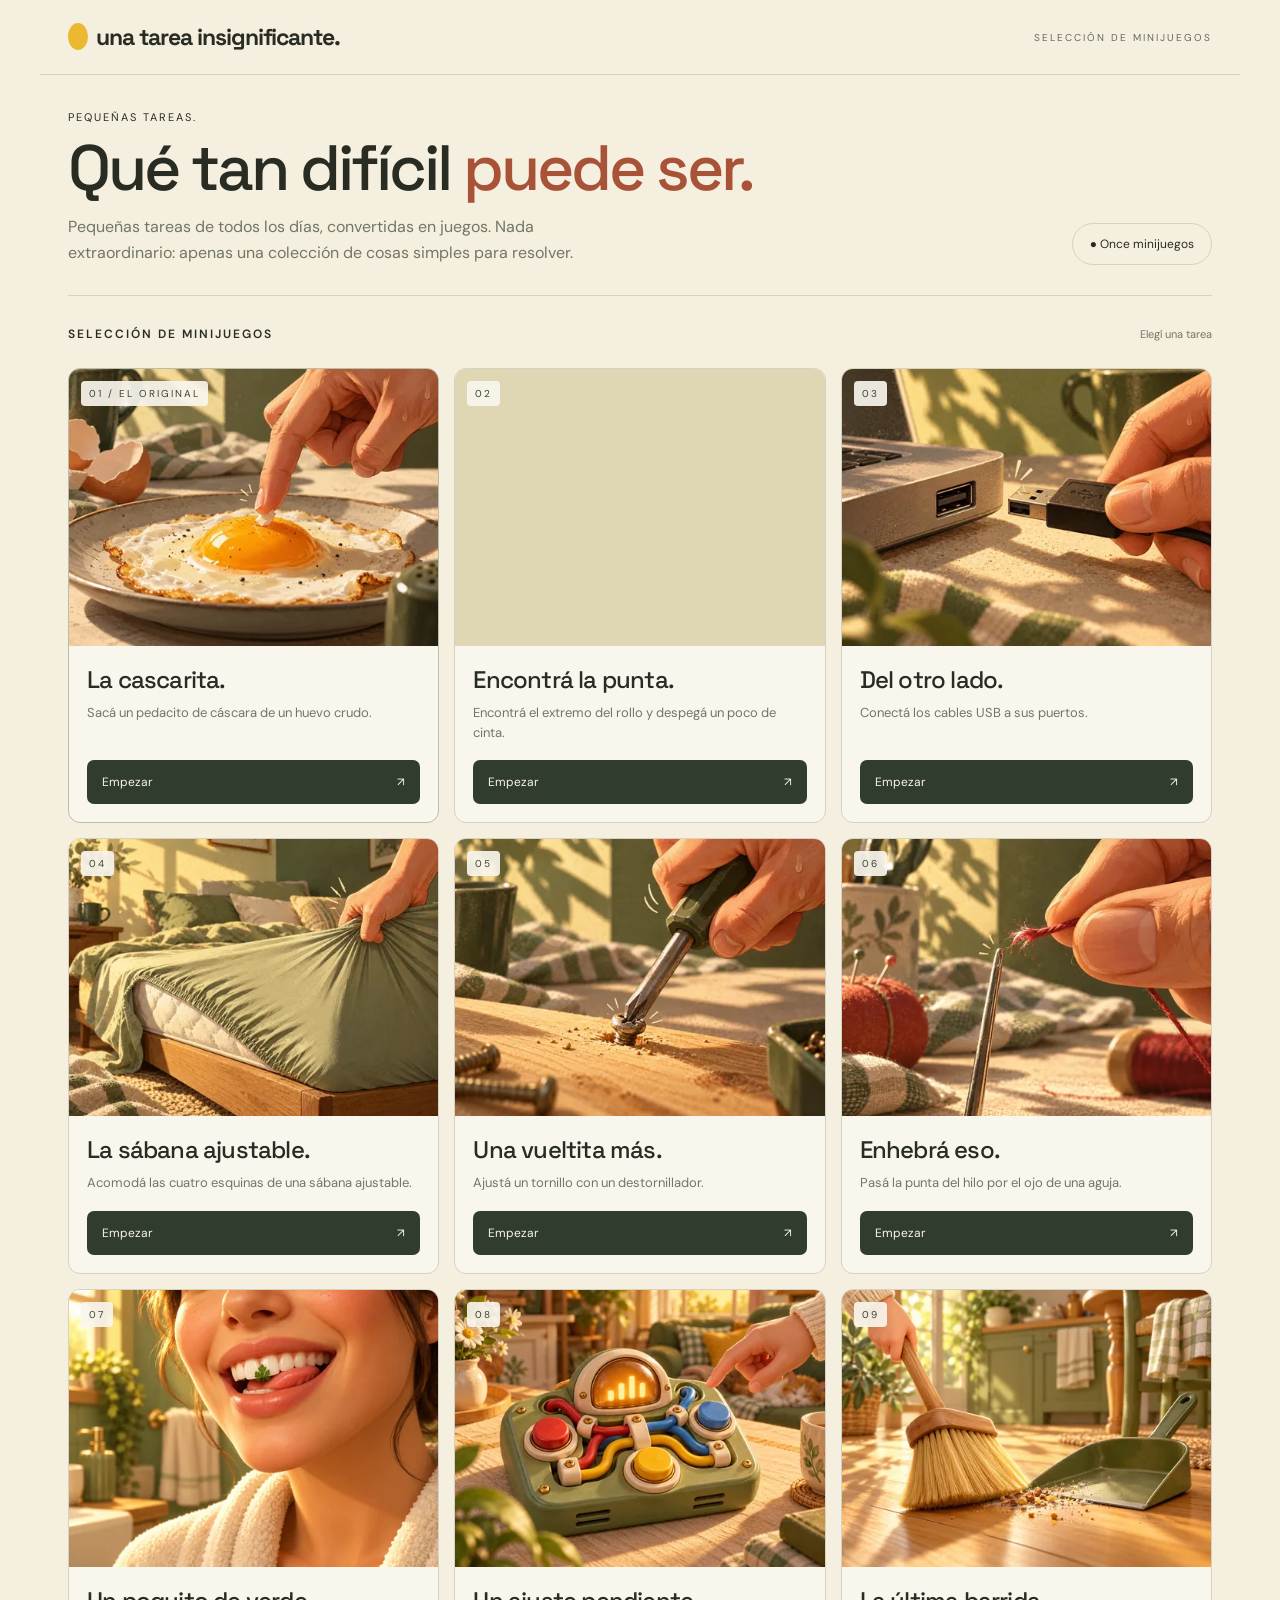
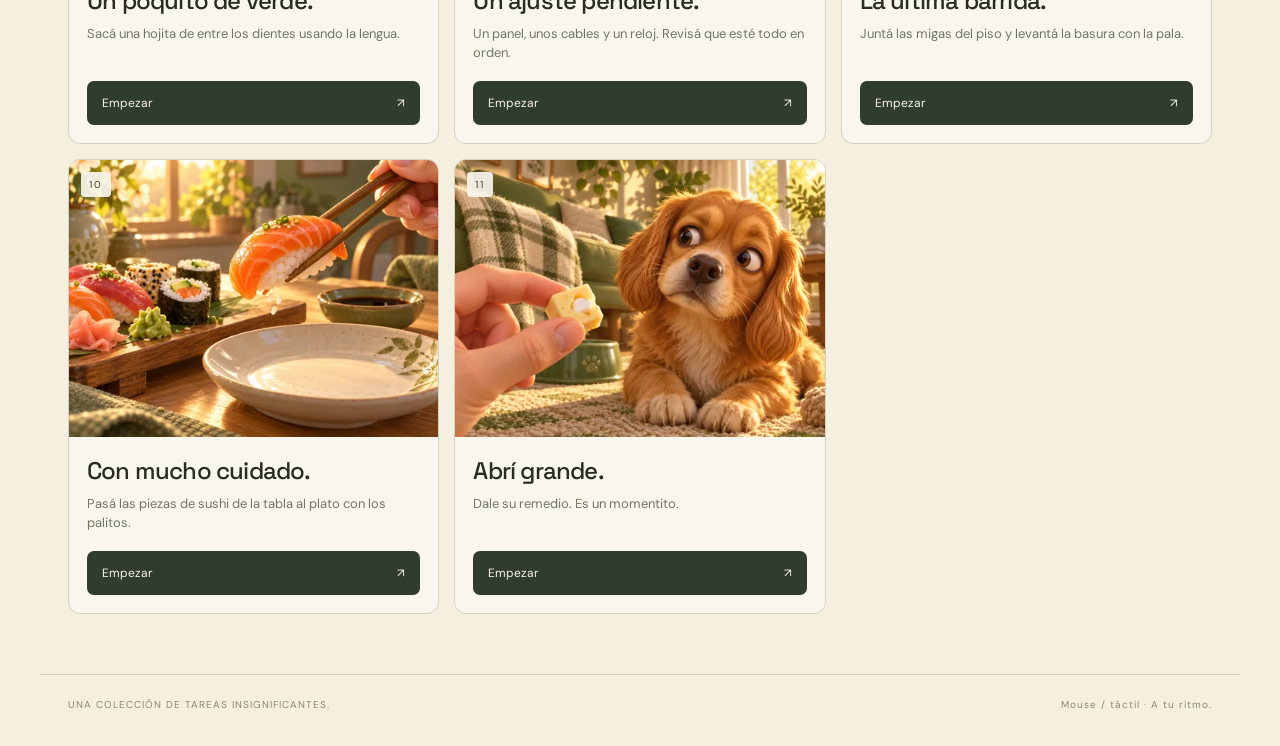
==== index.html @ 5e1ac7b8 "Add Abrí grande dog minigame and illustrated cover" ====
<!doctype html>
<html lang="es"><head><meta charset="utf-8"><meta name="viewport" content="width=device-width,initial-scale=1"><meta name="theme-color" content="#f5efdf"><title>Una tarea insignificante — Selección de minijuegos</title>
<link rel="preconnect" href="https://fonts.googleapis.com"><link rel="preconnect" href="https://fonts.gstatic.com" crossorigin>
<link href="https://fonts.googleapis.com/css2?family=DM+Sans:wght@400;500;600;700&family=Space+Grotesk:wght@400;500;600;700&display=swap" rel="stylesheet">
<style>
:root{--bg:#f5efdf;--ink:#292c23;--muted:#737665;--line:#d5d2c2;--green:#303d2e;--accent:#a85337;--field:#e6e7d5;font-family:'DM Sans',sans-serif;color:var(--ink);background:var(--bg)}*{box-sizing:border-box}body{margin:0}button,a{font:inherit}button{cursor:pointer}a{color:inherit}header,.wrap,footer{max-width:1200px;margin:auto}header{display:flex;justify-content:space-between;align-items:center;padding:22px 28px;border-bottom:1px solid var(--line)}.logo{font-family:'Space Grotesk';font-weight:700;font-size:23px;letter-spacing:-1px;text-decoration:none}.logo i{display:inline-block;width:20px;height:27px;background:#edb831;border-radius:50%;vertical-align:-5px;margin-right:8px}.tag{letter-spacing:2px;font-size:10px;text-transform:uppercase;color:#656a5a}.wrap{padding:35px 28px 60px}.hero{display:flex;gap:25px;align-items:end;justify-content:space-between}.eyebrow{font-size:11px;letter-spacing:2px}.hero h1{font:500 clamp(37px,5vw,65px)/1 'Space Grotesk',sans-serif;letter-spacing:-3px;margin:12px 0}.hero h1 em{font-style:normal;color:var(--accent)}.hero p{max-width:510px;color:var(--muted);line-height:1.6;margin:14px 0 0}.counter{border:1px solid var(--line);border-radius:30px;padding:12px 17px;font-size:12px;white-space:nowrap}.line{height:1px;background:var(--line);margin:30px 0 20px}.section-top{display:flex;align-items:center;justify-content:space-between;gap:15px;margin-bottom:16px}.section-top h2{font-size:12px;letter-spacing:2px;font-weight:600}.section-top span{font-size:11px;color:var(--muted)}.games{display:grid;grid-template-columns:repeat(3,minmax(0,1fr));gap:15px}.game-card{background:#f9f6ed;border:1px solid var(--line);border-radius:12px;overflow:hidden;display:flex;flex-direction:column;min-width:0}.art{height:180px;display:grid;place-items:center;position:relative;background:#e5e6d5;overflow:hidden}.art svg{height:100%;width:100%}.art .number{position:absolute;top:15px;left:17px;letter-spacing:2px;color:#66715c;font-size:10px}.game-info{padding:18px;display:flex;flex-direction:column;flex:1;gap:8px}.game-info h3{font:500 24px 'Space Grotesk';letter-spacing:-.8px;margin:0}.game-info p{font-size:13px;line-height:1.5;color:var(--muted);margin:0;flex:1}.play{background:var(--green);color:#f9f4e9;border:none;border-radius:7px;padding:12px 15px;text-align:left;font-size:12px;margin-top:10px;text-decoration:none;display:flex;align-items:center;justify-content:space-between}.play:hover,.primary:hover{background:#485840}.game-card:first-child .art{background:#f0e8d2}.game-card:first-child{border-color:#b9bea8}.play:focus-visible,button:focus-visible{outline:3px solid #c08845;outline-offset:2px}
#arcade{display:none;margin-top:30px}#arcade.visible{display:block}.back{border:0;background:transparent;text-decoration:underline;color:#6c715e;padding:0 0 18px;font-size:12px}.play-layout{display:grid;grid-template-columns:minmax(0,1fr) 240px;gap:25px}.canvas-box{position:relative;background:var(--field);border:1px solid #d5d8c3;border-radius:15px;overflow:hidden;touch-action:none}.canvas-box canvas{display:block;width:100%;aspect-ratio:1.35;touch-action:none}.canvas-tag{position:absolute;top:14px;left:18px;font-size:10px;letter-spacing:1.5px;color:#66715c;pointer-events:none}.stats{display:flex;gap:30px;border-bottom:1px solid var(--line);padding-bottom:20px}.stats label{font-size:10px;letter-spacing:1px;color:var(--muted);display:block}.stats strong{font:500 31px 'Space Grotesk';display:block}.control-label{font-size:11px;font-weight:700;letter-spacing:1px;margin:20px 0 9px}.hint{line-height:1.6;font-size:13px;color:var(--muted)}.actions{display:flex;flex-wrap:wrap;gap:8px}.actions button{background:#f9f6ed;border:1px solid #bfc6b6;border-radius:6px;padding:10px 11px;color:#303d2e;font-size:12px}.actions button:disabled{opacity:.45;cursor:default}.actions button.selected{background:#303d2e;color:#fff}.quote{font:19px/1.4 'Space Grotesk';letter-spacing:-.6px;min-height:60px;margin:23px 0 8px}.meter-label{display:flex;justify-content:space-between;font-size:10px;color:var(--muted);margin-top:20px}.meter{height:5px;border-radius:6px;background:#dcdccc;overflow:hidden;margin-top:9px}.meter div{height:100%;background:#a85337;width:0;transition:width .12s}.overlay{position:absolute;inset:0;display:none;align-items:center;justify-content:center;background:#e6e7d5d9;backdrop-filter:blur(3px);text-align:center;padding:25px}.overlay.on{display:flex}.overlay h2{font:500 32px 'Space Grotesk';margin:0}.overlay p{color:var(--muted);font-size:14px;line-height:1.6;max-width:320px}.primary{border:0;background:var(--green);color:#fff;border-radius:6px;padding:13px 20px}.reset{background:transparent;border:0;color:var(--muted);padding:15px 0;text-decoration:underline;text-align:left;font-size:12px}footer{border-top:1px solid var(--line);padding:23px 28px 35px;display:flex;justify-content:space-between;color:#878978;font-size:10px;letter-spacing:1px}
@media(max-width:800px){.games{grid-template-columns:repeat(2,minmax(0,1fr))}.play-layout{grid-template-columns:1fr}.hero{align-items:start}.counter{font-size:10px}.art{height:150px}.play-layout aside{padding:0 5px}}@media(max-width:520px){header{padding:18px}.wrap{padding:28px 17px}.games{grid-template-columns:1fr}.art{height:140px}.hero{display:block}.counter{display:inline-block;margin-top:16px}.hero h1{letter-spacing:-2px}.canvas-box canvas{aspect-ratio:1.15}.stats strong{font-size:25px}.quote{min-height:0}footer{padding:20px}}

/* Ilustraciones de la colección */
.art{height:auto;aspect-ratio:4/3;background:#dfd6b4}.art picture,.art img{display:block;width:100%;height:100%}.art img{object-fit:cover;transition:transform .35s ease}.game-card:hover .art img{transform:scale(1.025)}.art .number{z-index:1;background:#f9f6edeb;color:#39452f;border-radius:4px;padding:6px 8px;top:12px;left:12px}.task-preview{margin:0 0 22px;border:1px solid #d5d2c2;border-radius:12px;overflow:hidden;background:#e5e6d5;display:grid;grid-template-columns:minmax(0,1fr) minmax(200px,1fr)}.task-preview img{display:block;width:100%;height:auto;aspect-ratio:4/3;object-fit:cover;object-position:center}.task-preview figcaption{display:flex;flex-direction:column;justify-content:center;gap:12px;padding:28px;color:#737665;font-size:13px;line-height:1.6}.task-preview figcaption span{font-size:10px;letter-spacing:2px}.task-preview figcaption strong{font-family:'Space Grotesk',sans-serif;font-size:26px;line-height:1.15;font-weight:500;letter-spacing:-.7px;color:#292c23}@media(max-width:600px){.task-preview{grid-template-columns:1fr}.task-preview img{height:auto;aspect-ratio:4/3}.task-preview figcaption{padding:18px;gap:6px}.task-preview figcaption strong{font-size:22px}}@media(prefers-reduced-motion:reduce){.art img{transition:none}.game-card:hover .art img{transform:none}}

/* Touch surfaces must never open text selection or the iOS callout. Page scrolling remains available outside them. */
body.is-playing .wrap,.board,.layout,.play-layout,.canvas-box,.play-tools{user-select:none;-webkit-user-select:none;-webkit-touch-callout:none}
canvas{touch-action:none;-webkit-user-select:none;user-select:none;-webkit-touch-callout:none;-webkit-tap-highlight-color:transparent}
button,.play{touch-action:manipulation;-webkit-tap-highlight-color:transparent;min-height:44px}
.play-tools{display:flex;align-items:center;justify-content:space-between;gap:14px;margin:0 0 12px;flex-wrap:wrap}.input-help{font-size:13px;line-height:1.5;color:#65745d;margin:0}.play-tools .actions button{min-height:44px;font-size:14px;padding:11px 16px}.canvas-box canvas{aspect-ratio:15/11}.hint,.board-label,.canvas-tag{user-select:none;-webkit-user-select:none}
@media(max-width:760px){body.is-playing header .tag{display:none}body.is-playing .task-preview{display:none}body.is-playing .wrap{padding-top:20px}#arcade{margin-top:0}.section-top{align-items:flex-start}.canvas-tag{font-size:9px;top:10px;left:12px}.play-tools{gap:9px}.play-tools .actions{width:100%}.play-tools .actions button{flex:1}.input-help{font-size:13px}.play-layout{gap:16px}.canvas-box canvas{aspect-ratio:15/11}.tool-buttons .tool{min-height:46px;font-size:13px}.board-label{font-size:9px;top:10px}.hint{font-size:11px;bottom:12px}.intro{flex-wrap:wrap}header .brand{font-size:21px}}
</style></head><body>
<header><a class="logo" href="./"><i></i>una tarea insignificante.</a><span class="tag">Selección de minijuegos</span></header>
<main class="wrap"><section class="hero" id="hero"><div><div class="eyebrow">PEQUEÑAS TAREAS.</div><h1>Qué tan difícil <em>puede ser.</em></h1><p>Pequeñas tareas de todos los días, convertidas en juegos. Nada extraordinario: apenas una colección de cosas simples para resolver.</p></div><span class="counter">● Once minijuegos</span></section>
<section id="catalog"><div class="line"></div><div class="section-top"><h2>SELECCIÓN DE MINIJUEGOS</h2><span>Elegí una tarea</span></div><div class="games">
<article class="game-card"><div class="art"><span class="number">01 / EL ORIGINAL</span><picture><img src="assets/egg-480.webp" srcset="assets/egg-480.webp 480w, assets/egg-960.webp 960w" sizes="(max-width:520px) calc(100vw - 34px), (max-width:800px) 46vw, 370px" width="960" height="720" loading="lazy" decoding="async" alt="Una mano buscando un pedacito de cáscara sobre un huevo."></picture></div><div class="game-info"><h3>La cascarita.</h3><p>Sacá un pedacito de cáscara de un huevo crudo.</p><a class="play" href="cascarita.html">Empezar <span>↗</span></a></div></article>
<article class="game-card"><div class="art"><span class="number">02</span><picture><img src="assets/tape-480.webp" srcset="assets/tape-480.webp 480w, assets/tape-960.webp 960w" sizes="(max-width:520px) calc(100vw - 34px), (max-width:800px) 46vw, 370px" width="960" height="720" loading="lazy" decoding="async" alt="Una mano buscando la punta de un rollo de cinta transparente."></picture></div><div class="game-info"><h3>Encontrá la punta.</h3><p>Encontrá el extremo del rollo y despegá un poco de cinta.</p><button class="play" data-open="tape">Empezar <span>↗</span></button></div></article>
<article class="game-card"><div class="art"><span class="number">03</span><picture><img src="assets/usb-480.webp" srcset="assets/usb-480.webp 480w, assets/usb-960.webp 960w" sizes="(max-width:520px) calc(100vw - 34px), (max-width:800px) 46vw, 370px" width="960" height="720" loading="lazy" decoding="async" alt="Una mano acercando un conector USB al puerto de una computadora."></picture></div><div class="game-info"><h3>Del otro lado.</h3><p>Conectá los cables USB a sus puertos.</p><button class="play" data-open="usb">Empezar <span>↗</span></button></div></article>
<article class="game-card"><div class="art"><span class="number">04</span><picture><img src="assets/sheet-480.webp" srcset="assets/sheet-480.webp 480w, assets/sheet-960.webp 960w" sizes="(max-width:520px) calc(100vw - 34px), (max-width:800px) 46vw, 370px" width="960" height="720" loading="lazy" decoding="async" alt="Una mano acomodando una sábana verde en la esquina del colchón."></picture></div><div class="game-info"><h3>La sábana ajustable.</h3><p>Acomodá las cuatro esquinas de una sábana ajustable.</p><button class="play" data-open="sheet">Empezar <span>↗</span></button></div></article>
<article class="game-card"><div class="art"><span class="number">05</span><picture><img src="assets/screw-480.webp" srcset="assets/screw-480.webp 480w, assets/screw-960.webp 960w" sizes="(max-width:520px) calc(100vw - 34px), (max-width:800px) 46vw, 370px" width="960" height="720" loading="lazy" decoding="async" alt="Una mano ajustando un tornillo con un destornillador."></picture></div><div class="game-info"><h3>Una vueltita más.</h3><p>Ajustá un tornillo con un destornillador.</p><button class="play" data-open="screw">Empezar <span>↗</span></button></div></article>
<article class="game-card"><div class="art"><span class="number">06</span><picture><img src="assets/needle-480.webp" srcset="assets/needle-480.webp 480w, assets/needle-960.webp 960w" sizes="(max-width:520px) calc(100vw - 34px), (max-width:800px) 46vw, 370px" width="960" height="720" loading="lazy" decoding="async" alt="Una mano acercando un hilo rojo al ojo de una aguja."></picture></div><div class="game-info"><h3>Enhebrá eso.</h3><p>Pasá la punta del hilo por el ojo de una aguja.</p><button class="play" data-open="needle">Empezar <span>↗</span></button></div></article>
<article class="game-card"><div class="art"><span class="number">07</span><img src="assets/leaf-480.webp" srcset="assets/leaf-480.webp 480w, assets/leaf-960.webp 960w" sizes="(max-width:520px) calc(100vw - 34px), (max-width:800px) 46vw, 370px" decoding="async" width="960" height="720" alt="Una boca sonriente, una lengua y una hojita verde entre los dientes." loading="lazy"></div><div class="game-info"><h3>Un poquito de verde.</h3><p>Sacá una hojita de entre los dientes usando la lengua.</p><button class="play" data-open="leaf">Empezar <span>↗</span></button></div></article>
<article class="game-card"><div class="art"><span class="number">08</span><img src="assets/bomb-480.webp" srcset="assets/bomb-480.webp 480w, assets/bomb-960.webp 960w" sizes="(max-width:520px) calc(100vw - 34px), (max-width:800px) 46vw, 370px" decoding="async" width="960" height="720" alt="Un panel de juego con cables de colores, un reloj y botones redondeados." loading="lazy"></div><div class="game-info"><h3>Un ajuste pendiente.</h3><p>Un panel, unos cables y un reloj. Revisá que esté todo en orden.</p><button class="play" data-open="bomb">Empezar <span>↗</span></button></div></article>
<article class="game-card"><div class="art"><span class="number">09</span><img src="assets/sweep-480.webp" srcset="assets/sweep-480.webp 480w, assets/sweep-960.webp 960w" sizes="(max-width:520px) calc(100vw - 34px), (max-width:800px) 46vw, 370px" decoding="async" width="960" height="720" alt="Una escoba, una pala verde y unas migas en el piso." loading="lazy"></div><div class="game-info"><h3>La última barrida.</h3><p>Juntá las migas del piso y levantá la basura con la pala.</p><button class="play" data-open="sweep">Empezar <span>↗</span></button></div></article>
<article class="game-card"><div class="art"><span class="number">10</span><img src="assets/sushi-480.webp" srcset="assets/sushi-480.webp 480w, assets/sushi-960.webp 960w" sizes="(max-width:520px) calc(100vw - 34px), (max-width:800px) 46vw, 370px" decoding="async" width="960" height="720" alt="Piezas de sushi, dos palitos y un plato claro." loading="lazy"></div><div class="game-info"><h3>Con mucho cuidado.</h3><p>Pasá las piezas de sushi de la tabla al plato con los palitos.</p><button class="play" data-open="sushi">Empezar <span>↗</span></button></div></article>
<article class="game-card"><div class="art"><span class="number">11</span><img src="assets/dog-480.webp" srcset="assets/dog-480.webp 480w, assets/dog-960.webp 960w" sizes="(max-width:520px) calc(100vw - 34px), (max-width:800px) 46vw, 370px" width="960" height="720" alt="Un perro mirando un bocadito de queso en una mano." loading="lazy" decoding="async"></div><div class="game-info"><h3>Abrí grande.</h3><p>Dale su remedio. Es un momentito.</p><button class="play" data-open="dog">Empezar <span>↗</span></button></div></article>
</div></section>
<section id="arcade"><button class="back" id="back">← Volver a las tareas</button><div class="section-top"><h2 id="game-title">UNA TAREA INSIGNIFICANTE</h2><span id="game-subtitle">Dificultad estimada: baja</span></div><figure class="task-preview"><img id="task-image" src="assets/tape-960.webp" width="960" height="720" alt="" decoding="async"><figcaption><span>UNA TAREA INSIGNIFICANTE</span><strong id="task-caption">Encontrá la punta.</strong>Todo listo para empezar. Las instrucciones están junto al juego.</figcaption></figure><div class="play-tools"><p class="input-help" id="input-help">Sostené y arrastrá.</p><div class="actions" id="actions"></div></div><div class="play-layout"><div class="canvas-box"><div class="canvas-tag" id="canvas-label"></div><canvas id="scene" aria-label="Área interactiva del juego"></canvas><div class="overlay" id="overlay"><div><h2 id="overlay-title"></h2><p id="overlay-text"></p><button class="primary" id="again">Volver a intentar →</button></div></div></div><aside><div class="stats"><div><label>INTENTOS</label><strong id="attempts">00</strong></div><div><label>TIEMPO</label><strong id="time">0:00</strong></div></div><div class="control-label">CÓMO RESOLVER LA TAREA</div><p class="hint" id="instructions"></p><div class="meter-label"><span id="meter-label">PACIENCIA</span><span id="percent">0%</span></div><div class="meter"><div id="progress"></div></div><p class="quote" id="quote"></p><button class="reset" id="reset">↻ Empezar de nuevo</button></aside></div></section></main>
<footer><span>UNA COLECCIÓN DE TAREAS INSIGNIFICANTES.</span><span>Mouse / táctil · A tu ritmo.</span></footer>
<script src="sneeze.js"></script><script src="arcade.js" defer></script></body></html>
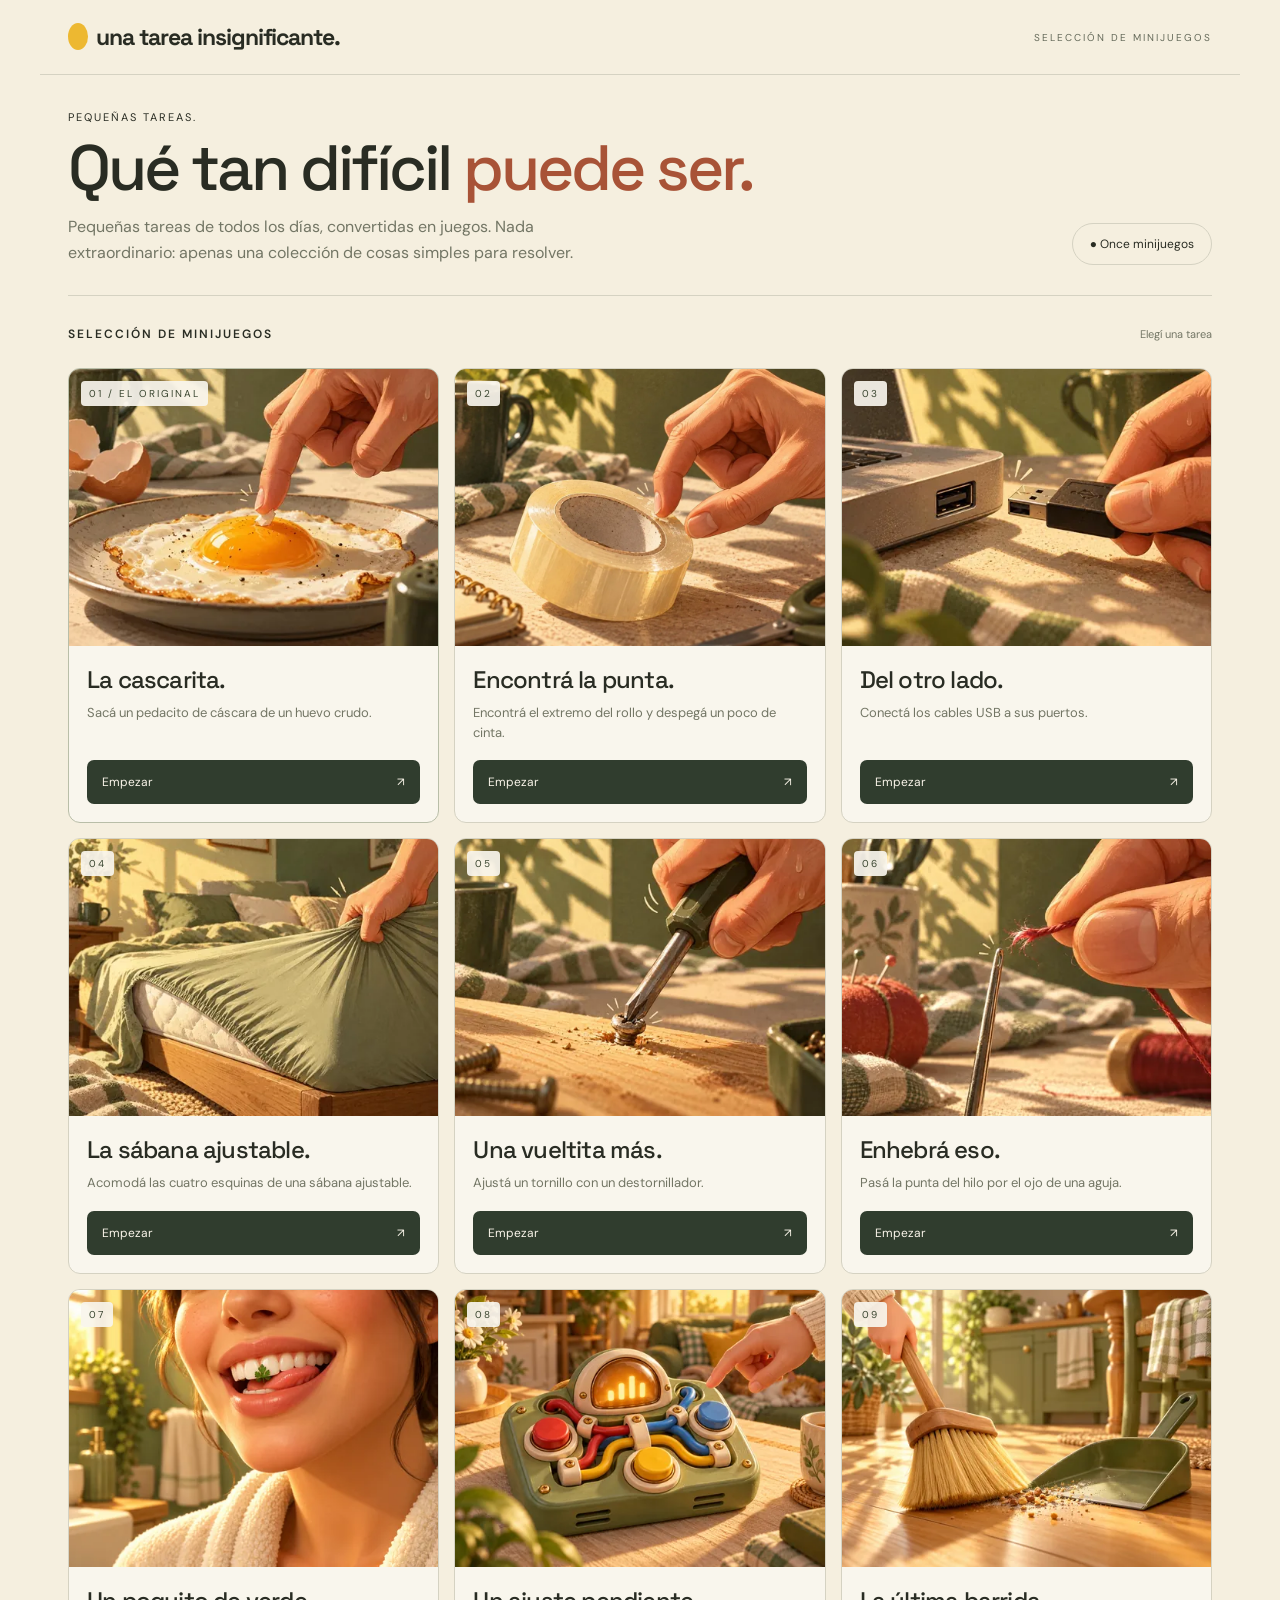
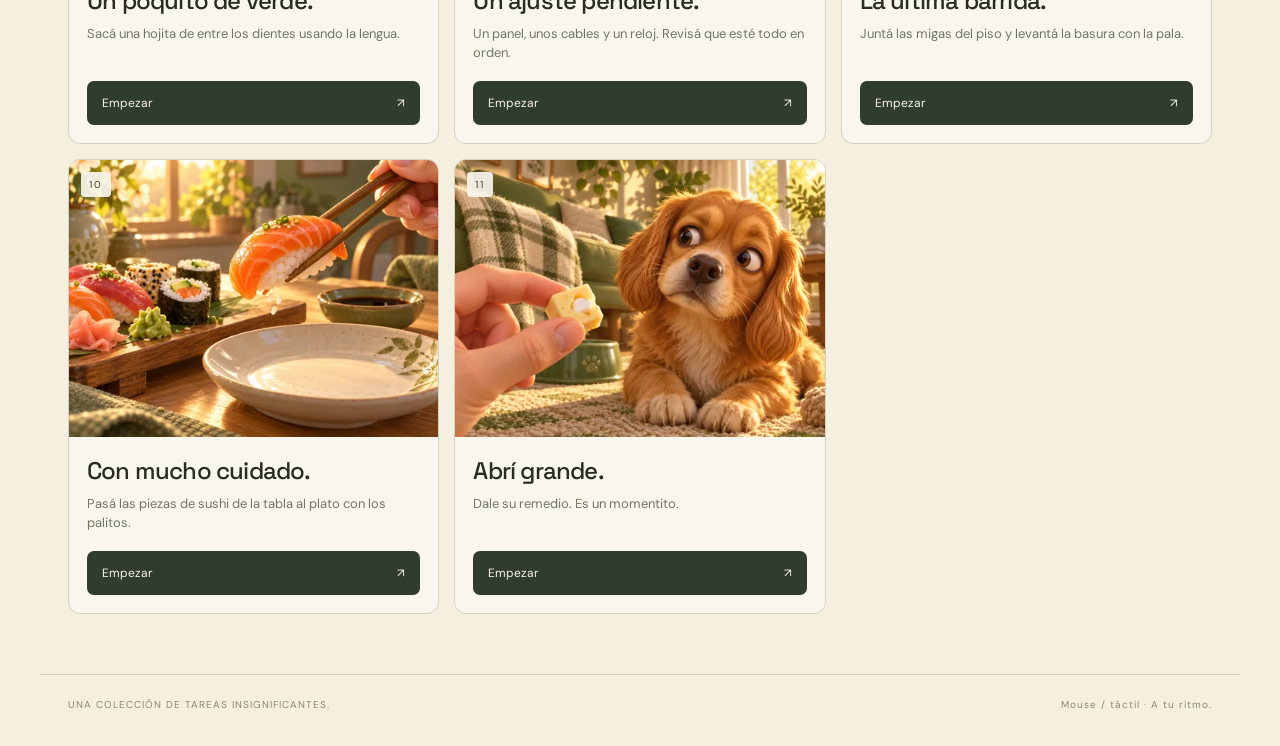
==== commit ed77a39d: "Put gameplay actions inside boards and unlock voluntary destruction after 25 attempts" ====
--- a/index.html
+++ b/index.html
@@ -16,6 +16,9 @@
 button,.play{touch-action:manipulation;-webkit-tap-highlight-color:transparent;min-height:44px}
 .play-tools{display:flex;align-items:center;justify-content:space-between;gap:14px;margin:0 0 12px;flex-wrap:wrap}.input-help{font-size:13px;line-height:1.5;color:#65745d;margin:0}.play-tools .actions button{min-height:44px;font-size:14px;padding:11px 16px}.canvas-box canvas{aspect-ratio:15/11}.hint,.board-label,.canvas-tag{user-select:none;-webkit-user-select:none}
 @media(max-width:760px){body.is-playing header .tag{display:none}body.is-playing .task-preview{display:none}body.is-playing .wrap{padding-top:20px}#arcade{margin-top:0}.section-top{align-items:flex-start}.canvas-tag{font-size:9px;top:10px;left:12px}.play-tools{gap:9px}.play-tools .actions{width:100%}.play-tools .actions button{flex:1}.input-help{font-size:13px}.play-layout{gap:16px}.canvas-box canvas{aspect-ratio:15/11}.tool-buttons .tool{min-height:46px;font-size:13px}.board-label{font-size:9px;top:10px}.hint{font-size:11px;bottom:12px}.intro{flex-wrap:wrap}header .brand{font-size:21px}}
+/* Actions belong to the board; they never cover a playable target. */
+.game-head{padding:12px 14px;background:#e6e7d5;border-bottom:1px solid #c8cfbc;display:flex;align-items:center;justify-content:space-between;gap:10px;flex-wrap:wrap}.game-head .canvas-tag{position:static;font-size:10px}.game-head .actions{gap:7px}.game-head .actions button{min-height:44px;padding:9px 12px;font-size:13px}.actions .break-all{color:#963f31;border-color:#b87960;background:#f3d9c3}.break-all[hidden]{display:none}.game-head button:focus-visible{outline:3px solid #a66e3d;outline-offset:2px}
+@media(max-width:520px){.game-head{padding:10px}.game-head .actions{width:100%}.game-head .actions button{flex:1;font-size:12px;padding:9px}.game-head .input-help{font-size:11px}}
 </style></head><body>
 <header><a class="logo" href="./"><i></i>una tarea insignificante.</a><span class="tag">Selección de minijuegos</span></header>
 <main class="wrap"><section class="hero" id="hero"><div><div class="eyebrow">PEQUEÑAS TAREAS.</div><h1>Qué tan difícil <em>puede ser.</em></h1><p>Pequeñas tareas de todos los días, convertidas en juegos. Nada extraordinario: apenas una colección de cosas simples para resolver.</p></div><span class="counter">● Once minijuegos</span></section>
@@ -32,6 +35,6 @@
 <article class="game-card"><div class="art"><span class="number">10</span><img src="assets/sushi-480.webp" srcset="assets/sushi-480.webp 480w, assets/sushi-960.webp 960w" sizes="(max-width:520px) calc(100vw - 34px), (max-width:800px) 46vw, 370px" decoding="async" width="960" height="720" alt="Piezas de sushi, dos palitos y un plato claro." loading="lazy"></div><div class="game-info"><h3>Con mucho cuidado.</h3><p>Pasá las piezas de sushi de la tabla al plato con los palitos.</p><button class="play" data-open="sushi">Empezar <span>↗</span></button></div></article>
 <article class="game-card"><div class="art"><span class="number">11</span><img src="assets/dog-480.webp" srcset="assets/dog-480.webp 480w, assets/dog-960.webp 960w" sizes="(max-width:520px) calc(100vw - 34px), (max-width:800px) 46vw, 370px" width="960" height="720" alt="Un perro mirando un bocadito de queso en una mano." loading="lazy" decoding="async"></div><div class="game-info"><h3>Abrí grande.</h3><p>Dale su remedio. Es un momentito.</p><button class="play" data-open="dog">Empezar <span>↗</span></button></div></article>
 </div></section>
-<section id="arcade"><button class="back" id="back">← Volver a las tareas</button><div class="section-top"><h2 id="game-title">UNA TAREA INSIGNIFICANTE</h2><span id="game-subtitle">Dificultad estimada: baja</span></div><figure class="task-preview"><img id="task-image" src="assets/tape-960.webp" width="960" height="720" alt="" decoding="async"><figcaption><span>UNA TAREA INSIGNIFICANTE</span><strong id="task-caption">Encontrá la punta.</strong>Todo listo para empezar. Las instrucciones están junto al juego.</figcaption></figure><div class="play-tools"><p class="input-help" id="input-help">Sostené y arrastrá.</p><div class="actions" id="actions"></div></div><div class="play-layout"><div class="canvas-box"><div class="canvas-tag" id="canvas-label"></div><canvas id="scene" aria-label="Área interactiva del juego"></canvas><div class="overlay" id="overlay"><div><h2 id="overlay-title"></h2><p id="overlay-text"></p><button class="primary" id="again">Volver a intentar →</button></div></div></div><aside><div class="stats"><div><label>INTENTOS</label><strong id="attempts">00</strong></div><div><label>TIEMPO</label><strong id="time">0:00</strong></div></div><div class="control-label">CÓMO RESOLVER LA TAREA</div><p class="hint" id="instructions"></p><div class="meter-label"><span id="meter-label">PACIENCIA</span><span id="percent">0%</span></div><div class="meter"><div id="progress"></div></div><p class="quote" id="quote"></p><button class="reset" id="reset">↻ Empezar de nuevo</button></aside></div></section></main>
+<section id="arcade"><button class="back" id="back">← Volver a las tareas</button><div class="section-top"><h2 id="game-title">UNA TAREA INSIGNIFICANTE</h2><span id="game-subtitle">Dificultad estimada: baja</span></div><figure class="task-preview"><img id="task-image" src="assets/tape-960.webp" width="960" height="720" alt="" decoding="async"><figcaption><span>UNA TAREA INSIGNIFICANTE</span><strong id="task-caption">Encontrá la punta.</strong>Todo listo para empezar. Las instrucciones están junto al juego.</figcaption></figure><div class="play-tools"><p class="input-help" id="input-help">Sostené y arrastrá.</p></div><div class="play-layout"><div class="canvas-box"><div class="game-head"><div class="canvas-tag" id="canvas-label"></div><div class="actions" id="actions" role="group" aria-label="Acciones del juego"></div></div><canvas id="scene" aria-label="Área interactiva del juego"></canvas><div class="overlay" id="overlay"><div><h2 id="overlay-title"></h2><p id="overlay-text"></p><button class="primary" id="again">Volver a intentar →</button></div></div></div><aside><div class="stats"><div><label>INTENTOS</label><strong id="attempts">00</strong></div><div><label>TIEMPO</label><strong id="time">0:00</strong></div></div><div class="control-label">CÓMO RESOLVER LA TAREA</div><p class="hint" id="instructions"></p><div class="meter-label"><span id="meter-label">PACIENCIA</span><span id="percent">0%</span></div><div class="meter"><div id="progress"></div></div><p class="quote" id="quote"></p><button class="reset" id="reset">↻ Empezar de nuevo</button></aside></div></section></main>
 <footer><span>UNA COLECCIÓN DE TAREAS INSIGNIFICANTES.</span><span>Mouse / táctil · A tu ritmo.</span></footer>
-<script src="sneeze.js"></script><script src="arcade.js" defer></script></body></html>
+<script src="sneeze.js"></script><script src="chaos.js"></script><script src="arcade.js" defer></script></body></html>
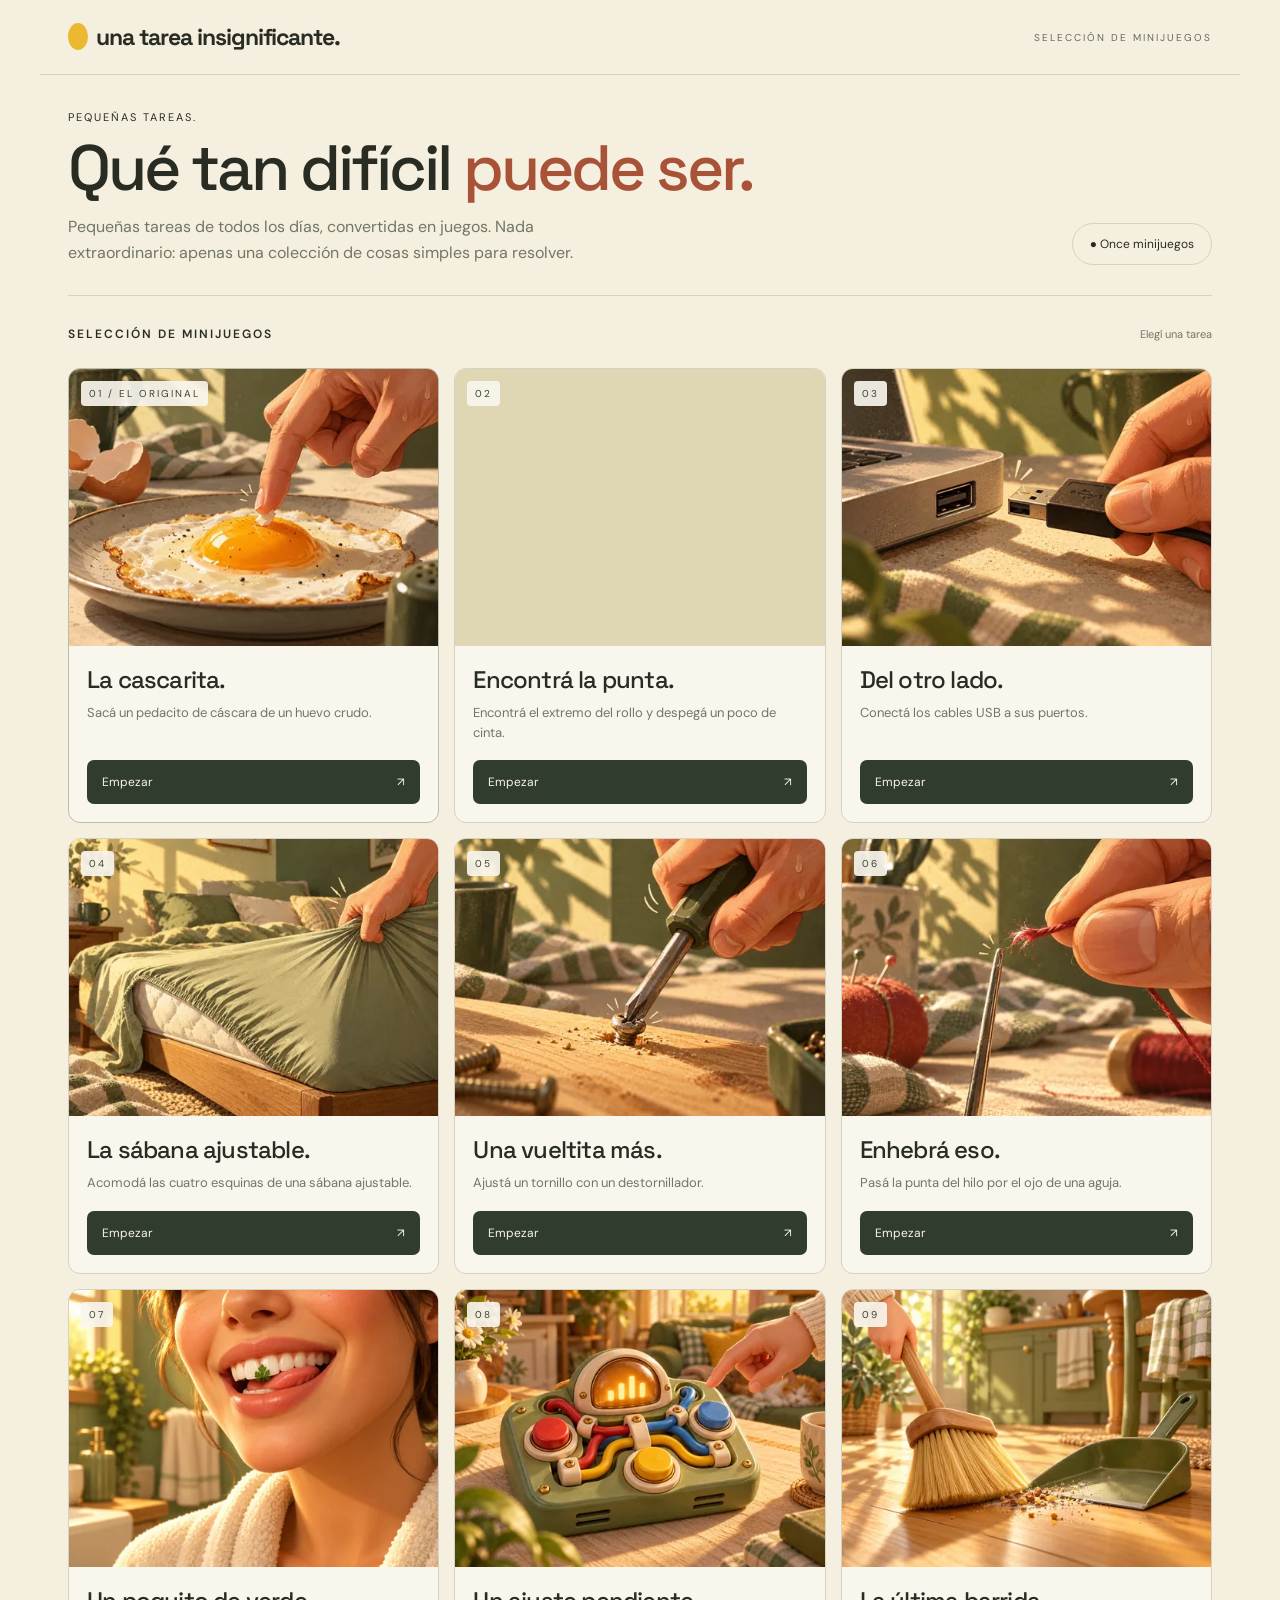
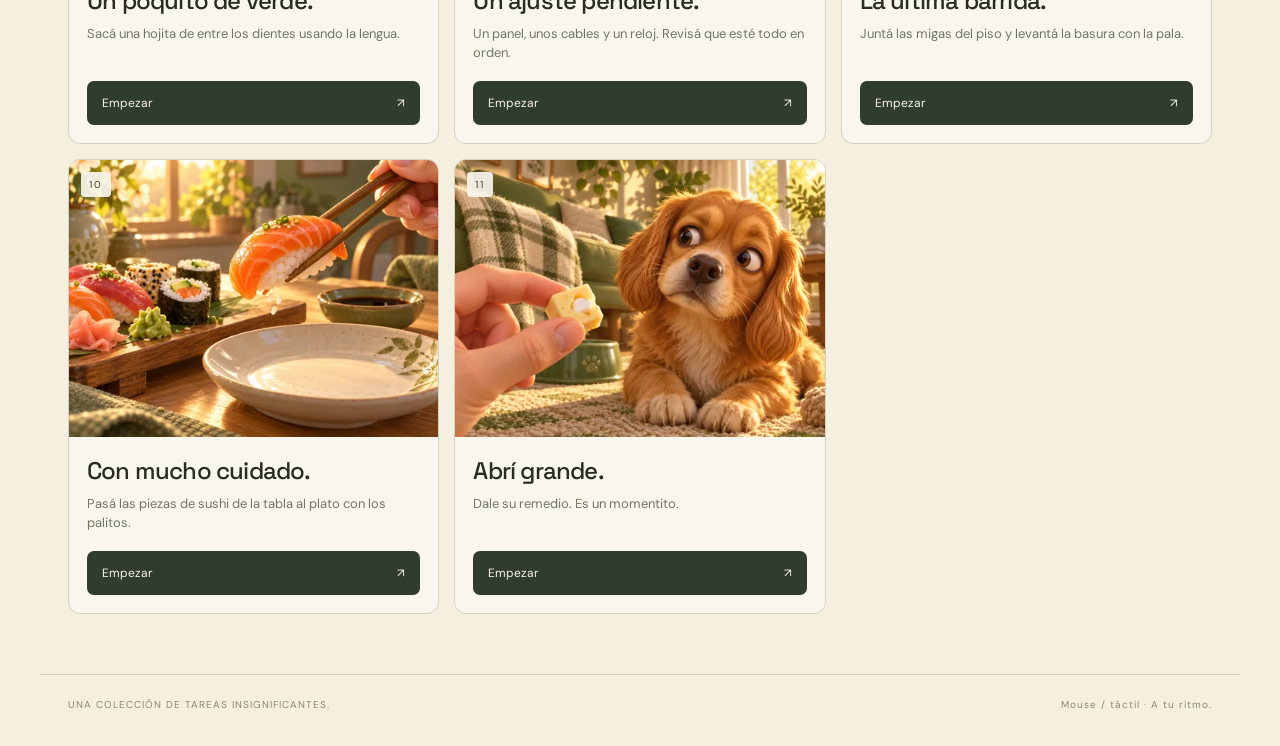
==== commit 3a419e57: "Use Jugar de nuevo on all game ending buttons" ====
--- a/index.html
+++ b/index.html
@@ -35,6 +35,6 @@
 <article class="game-card"><div class="art"><span class="number">10</span><img src="assets/sushi-480.webp" srcset="assets/sushi-480.webp 480w, assets/sushi-960.webp 960w" sizes="(max-width:520px) calc(100vw - 34px), (max-width:800px) 46vw, 370px" decoding="async" width="960" height="720" alt="Piezas de sushi, dos palitos y un plato claro." loading="lazy"></div><div class="game-info"><h3>Con mucho cuidado.</h3><p>Pasá las piezas de sushi de la tabla al plato con los palitos.</p><button class="play" data-open="sushi">Empezar <span>↗</span></button></div></article>
 <article class="game-card"><div class="art"><span class="number">11</span><img src="assets/dog-480.webp" srcset="assets/dog-480.webp 480w, assets/dog-960.webp 960w" sizes="(max-width:520px) calc(100vw - 34px), (max-width:800px) 46vw, 370px" width="960" height="720" alt="Un perro mirando un bocadito de queso en una mano." loading="lazy" decoding="async"></div><div class="game-info"><h3>Abrí grande.</h3><p>Dale su remedio. Es un momentito.</p><button class="play" data-open="dog">Empezar <span>↗</span></button></div></article>
 </div></section>
-<section id="arcade"><button class="back" id="back">← Volver a las tareas</button><div class="section-top"><h2 id="game-title">UNA TAREA INSIGNIFICANTE</h2><span id="game-subtitle">Dificultad estimada: baja</span></div><figure class="task-preview"><img id="task-image" src="assets/tape-960.webp" width="960" height="720" alt="" decoding="async"><figcaption><span>UNA TAREA INSIGNIFICANTE</span><strong id="task-caption">Encontrá la punta.</strong>Todo listo para empezar. Las instrucciones están junto al juego.</figcaption></figure><div class="play-tools"><p class="input-help" id="input-help">Sostené y arrastrá.</p></div><div class="play-layout"><div class="canvas-box"><div class="game-head"><div class="canvas-tag" id="canvas-label"></div><div class="actions" id="actions" role="group" aria-label="Acciones del juego"></div></div><canvas id="scene" aria-label="Área interactiva del juego"></canvas><div class="overlay" id="overlay"><div><h2 id="overlay-title"></h2><p id="overlay-text"></p><button class="primary" id="again">Volver a intentar →</button></div></div></div><aside><div class="stats"><div><label>INTENTOS</label><strong id="attempts">00</strong></div><div><label>TIEMPO</label><strong id="time">0:00</strong></div></div><div class="control-label">CÓMO RESOLVER LA TAREA</div><p class="hint" id="instructions"></p><div class="meter-label"><span id="meter-label">PACIENCIA</span><span id="percent">0%</span></div><div class="meter"><div id="progress"></div></div><p class="quote" id="quote"></p><button class="reset" id="reset">↻ Empezar de nuevo</button></aside></div></section></main>
+<section id="arcade"><button class="back" id="back">← Volver a las tareas</button><div class="section-top"><h2 id="game-title">UNA TAREA INSIGNIFICANTE</h2><span id="game-subtitle">Dificultad estimada: baja</span></div><figure class="task-preview"><img id="task-image" src="assets/tape-960.webp" width="960" height="720" alt="" decoding="async"><figcaption><span>UNA TAREA INSIGNIFICANTE</span><strong id="task-caption">Encontrá la punta.</strong>Todo listo para empezar. Las instrucciones están junto al juego.</figcaption></figure><div class="play-tools"><p class="input-help" id="input-help">Sostené y arrastrá.</p></div><div class="play-layout"><div class="canvas-box"><div class="game-head"><div class="canvas-tag" id="canvas-label"></div><div class="actions" id="actions" role="group" aria-label="Acciones del juego"></div></div><canvas id="scene" aria-label="Área interactiva del juego"></canvas><div class="overlay" id="overlay"><div><h2 id="overlay-title"></h2><p id="overlay-text"></p><button class="primary" id="again">Jugar de nuevo</button></div></div></div><aside><div class="stats"><div><label>INTENTOS</label><strong id="attempts">00</strong></div><div><label>TIEMPO</label><strong id="time">0:00</strong></div></div><div class="control-label">CÓMO RESOLVER LA TAREA</div><p class="hint" id="instructions"></p><div class="meter-label"><span id="meter-label">PACIENCIA</span><span id="percent">0%</span></div><div class="meter"><div id="progress"></div></div><p class="quote" id="quote"></p><button class="reset" id="reset">↻ Empezar de nuevo</button></aside></div></section></main>
 <footer><span>UNA COLECCIÓN DE TAREAS INSIGNIFICANTES.</span><span>Mouse / táctil · A tu ritmo.</span></footer>
 <script src="sneeze.js"></script><script src="chaos.js"></script><script src="arcade.js" defer></script></body></html>
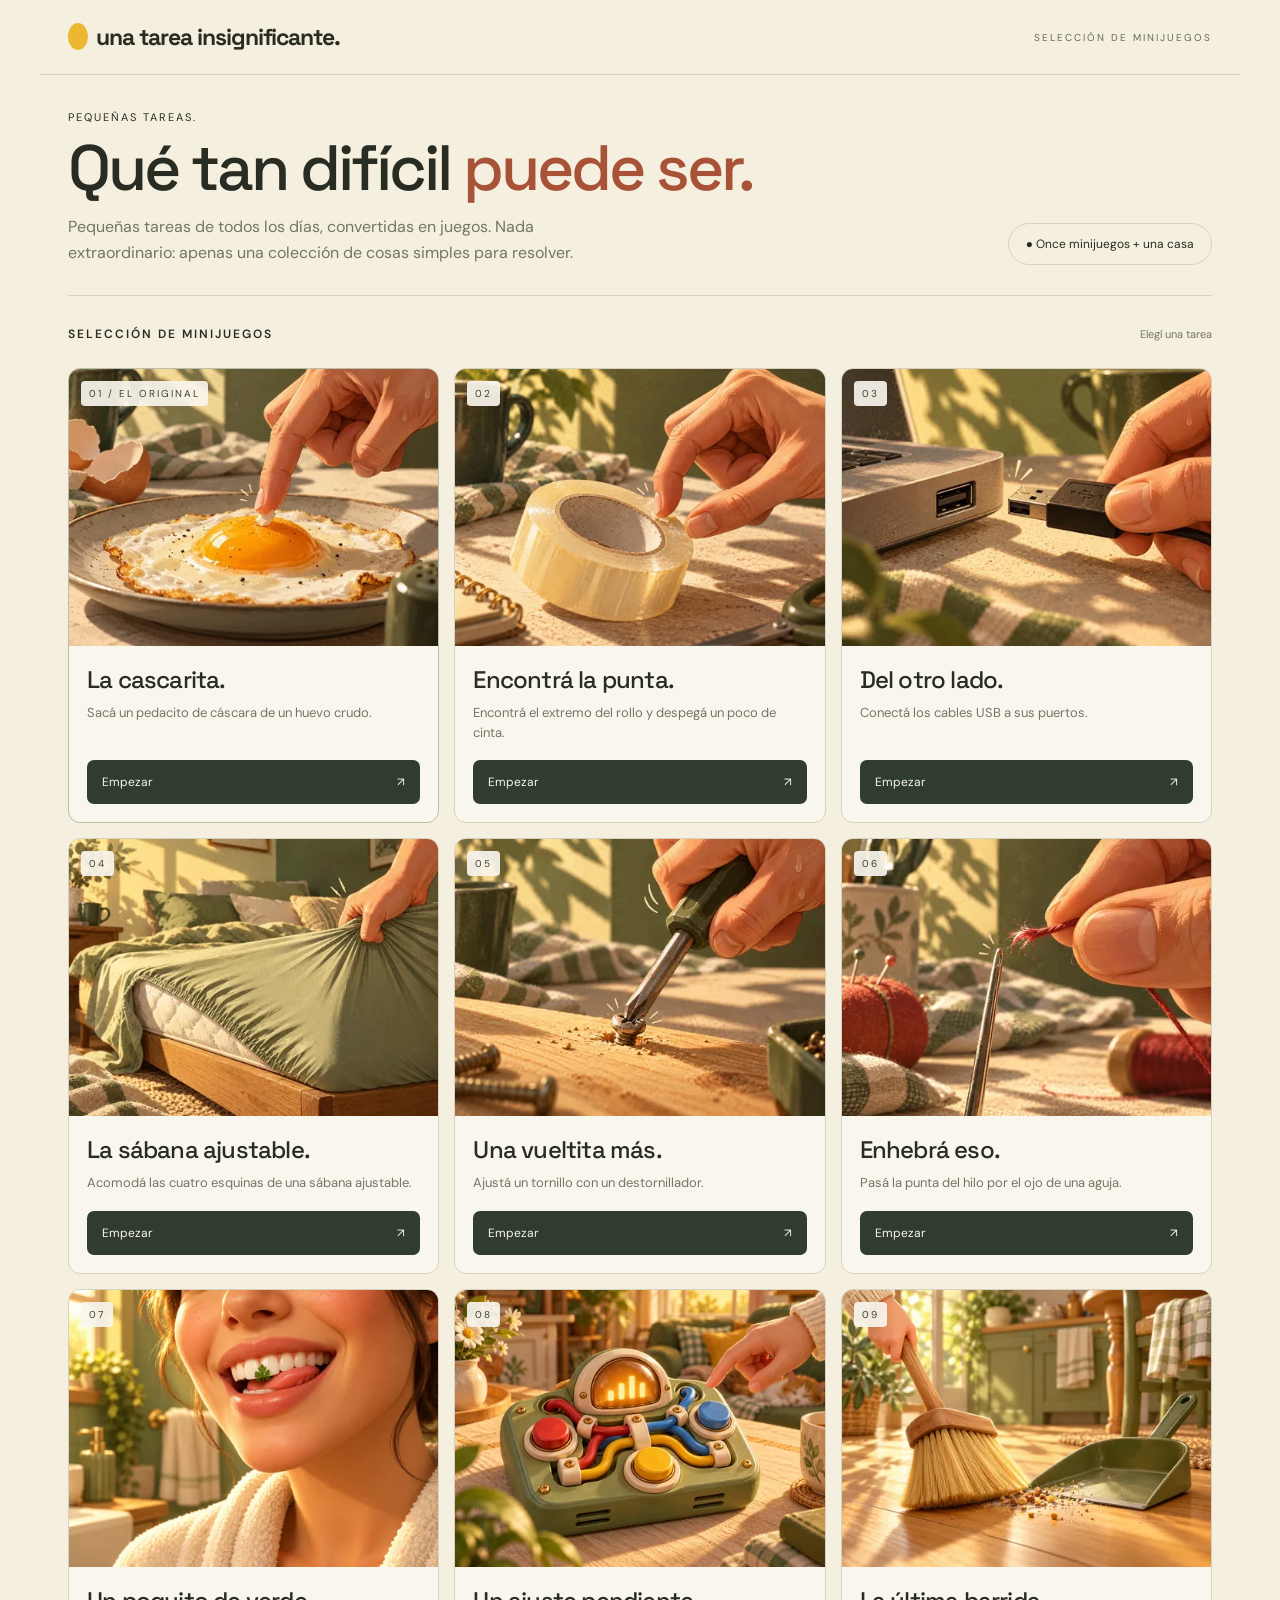
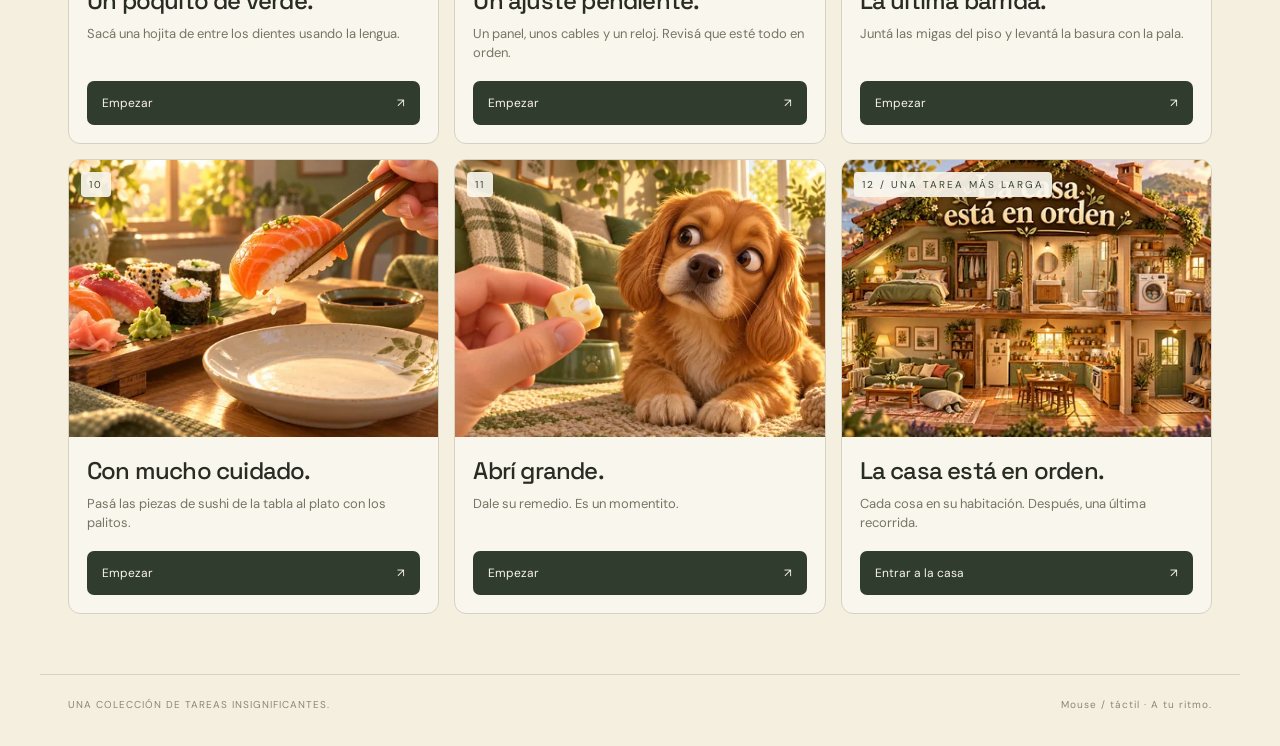
==== commit 0e99b34c: "Add La casa está en orden: six rooms, finite sorting puzzles and bathroom pause" ====
--- a/index.html
+++ b/index.html
@@ -21,7 +21,7 @@
 @media(max-width:520px){.game-head{padding:10px}.game-head .actions{width:100%}.game-head .actions button{flex:1;font-size:12px;padding:9px}.game-head .input-help{font-size:11px}}
 </style></head><body>
 <header><a class="logo" href="./"><i></i>una tarea insignificante.</a><span class="tag">Selección de minijuegos</span></header>
-<main class="wrap"><section class="hero" id="hero"><div><div class="eyebrow">PEQUEÑAS TAREAS.</div><h1>Qué tan difícil <em>puede ser.</em></h1><p>Pequeñas tareas de todos los días, convertidas en juegos. Nada extraordinario: apenas una colección de cosas simples para resolver.</p></div><span class="counter">● Once minijuegos</span></section>
+<main class="wrap"><section class="hero" id="hero"><div><div class="eyebrow">PEQUEÑAS TAREAS.</div><h1>Qué tan difícil <em>puede ser.</em></h1><p>Pequeñas tareas de todos los días, convertidas en juegos. Nada extraordinario: apenas una colección de cosas simples para resolver.</p></div><span class="counter">● Once minijuegos + una casa</span></section>
 <section id="catalog"><div class="line"></div><div class="section-top"><h2>SELECCIÓN DE MINIJUEGOS</h2><span>Elegí una tarea</span></div><div class="games">
 <article class="game-card"><div class="art"><span class="number">01 / EL ORIGINAL</span><picture><img src="assets/egg-480.webp" srcset="assets/egg-480.webp 480w, assets/egg-960.webp 960w" sizes="(max-width:520px) calc(100vw - 34px), (max-width:800px) 46vw, 370px" width="960" height="720" loading="lazy" decoding="async" alt="Una mano buscando un pedacito de cáscara sobre un huevo."></picture></div><div class="game-info"><h3>La cascarita.</h3><p>Sacá un pedacito de cáscara de un huevo crudo.</p><a class="play" href="cascarita.html">Empezar <span>↗</span></a></div></article>
 <article class="game-card"><div class="art"><span class="number">02</span><picture><img src="assets/tape-480.webp" srcset="assets/tape-480.webp 480w, assets/tape-960.webp 960w" sizes="(max-width:520px) calc(100vw - 34px), (max-width:800px) 46vw, 370px" width="960" height="720" loading="lazy" decoding="async" alt="Una mano buscando la punta de un rollo de cinta transparente."></picture></div><div class="game-info"><h3>Encontrá la punta.</h3><p>Encontrá el extremo del rollo y despegá un poco de cinta.</p><button class="play" data-open="tape">Empezar <span>↗</span></button></div></article>
@@ -34,6 +34,7 @@
 <article class="game-card"><div class="art"><span class="number">09</span><img src="assets/sweep-480.webp" srcset="assets/sweep-480.webp 480w, assets/sweep-960.webp 960w" sizes="(max-width:520px) calc(100vw - 34px), (max-width:800px) 46vw, 370px" decoding="async" width="960" height="720" alt="Una escoba, una pala verde y unas migas en el piso." loading="lazy"></div><div class="game-info"><h3>La última barrida.</h3><p>Juntá las migas del piso y levantá la basura con la pala.</p><button class="play" data-open="sweep">Empezar <span>↗</span></button></div></article>
 <article class="game-card"><div class="art"><span class="number">10</span><img src="assets/sushi-480.webp" srcset="assets/sushi-480.webp 480w, assets/sushi-960.webp 960w" sizes="(max-width:520px) calc(100vw - 34px), (max-width:800px) 46vw, 370px" decoding="async" width="960" height="720" alt="Piezas de sushi, dos palitos y un plato claro." loading="lazy"></div><div class="game-info"><h3>Con mucho cuidado.</h3><p>Pasá las piezas de sushi de la tabla al plato con los palitos.</p><button class="play" data-open="sushi">Empezar <span>↗</span></button></div></article>
 <article class="game-card"><div class="art"><span class="number">11</span><img src="assets/dog-480.webp" srcset="assets/dog-480.webp 480w, assets/dog-960.webp 960w" sizes="(max-width:520px) calc(100vw - 34px), (max-width:800px) 46vw, 370px" width="960" height="720" alt="Un perro mirando un bocadito de queso en una mano." loading="lazy" decoding="async"></div><div class="game-info"><h3>Abrí grande.</h3><p>Dale su remedio. Es un momentito.</p><button class="play" data-open="dog">Empezar <span>↗</span></button></div></article>
+<article class="game-card"><div class="art"><span class="number">12 / UNA TAREA MÁS LARGA</span><img src="assets/house-480.webp" srcset="assets/house-480.webp 480w, assets/house-960.webp 960w" sizes="(max-width:520px) calc(100vw - 34px), (max-width:800px) 46vw, 370px" width="960" height="600" alt="Una casita ilustrada con seis habitaciones y objetos por acomodar." loading="lazy" decoding="async"></div><div class="game-info"><h3>La casa está en orden.</h3><p>Cada cosa en su habitación. Después, una última recorrida.</p><a class="play" href="house.html">Entrar a la casa <span>↗</span></a></div></article>
 </div></section>
 <section id="arcade"><button class="back" id="back">← Volver a las tareas</button><div class="section-top"><h2 id="game-title">UNA TAREA INSIGNIFICANTE</h2><span id="game-subtitle">Dificultad estimada: baja</span></div><figure class="task-preview"><img id="task-image" src="assets/tape-960.webp" width="960" height="720" alt="" decoding="async"><figcaption><span>UNA TAREA INSIGNIFICANTE</span><strong id="task-caption">Encontrá la punta.</strong>Todo listo para empezar. Las instrucciones están junto al juego.</figcaption></figure><div class="play-tools"><p class="input-help" id="input-help">Sostené y arrastrá.</p></div><div class="play-layout"><div class="canvas-box"><div class="game-head"><div class="canvas-tag" id="canvas-label"></div><div class="actions" id="actions" role="group" aria-label="Acciones del juego"></div></div><canvas id="scene" aria-label="Área interactiva del juego"></canvas><div class="overlay" id="overlay"><div><h2 id="overlay-title"></h2><p id="overlay-text"></p><button class="primary" id="again">Jugar de nuevo</button></div></div></div><aside><div class="stats"><div><label>INTENTOS</label><strong id="attempts">00</strong></div><div><label>TIEMPO</label><strong id="time">0:00</strong></div></div><div class="control-label">CÓMO RESOLVER LA TAREA</div><p class="hint" id="instructions"></p><div class="meter-label"><span id="meter-label">PACIENCIA</span><span id="percent">0%</span></div><div class="meter"><div id="progress"></div></div><p class="quote" id="quote"></p><button class="reset" id="reset">↻ Empezar de nuevo</button></aside></div></section></main>
 <footer><span>UNA COLECCIÓN DE TAREAS INSIGNIFICANTES.</span><span>Mouse / táctil · A tu ritmo.</span></footer>
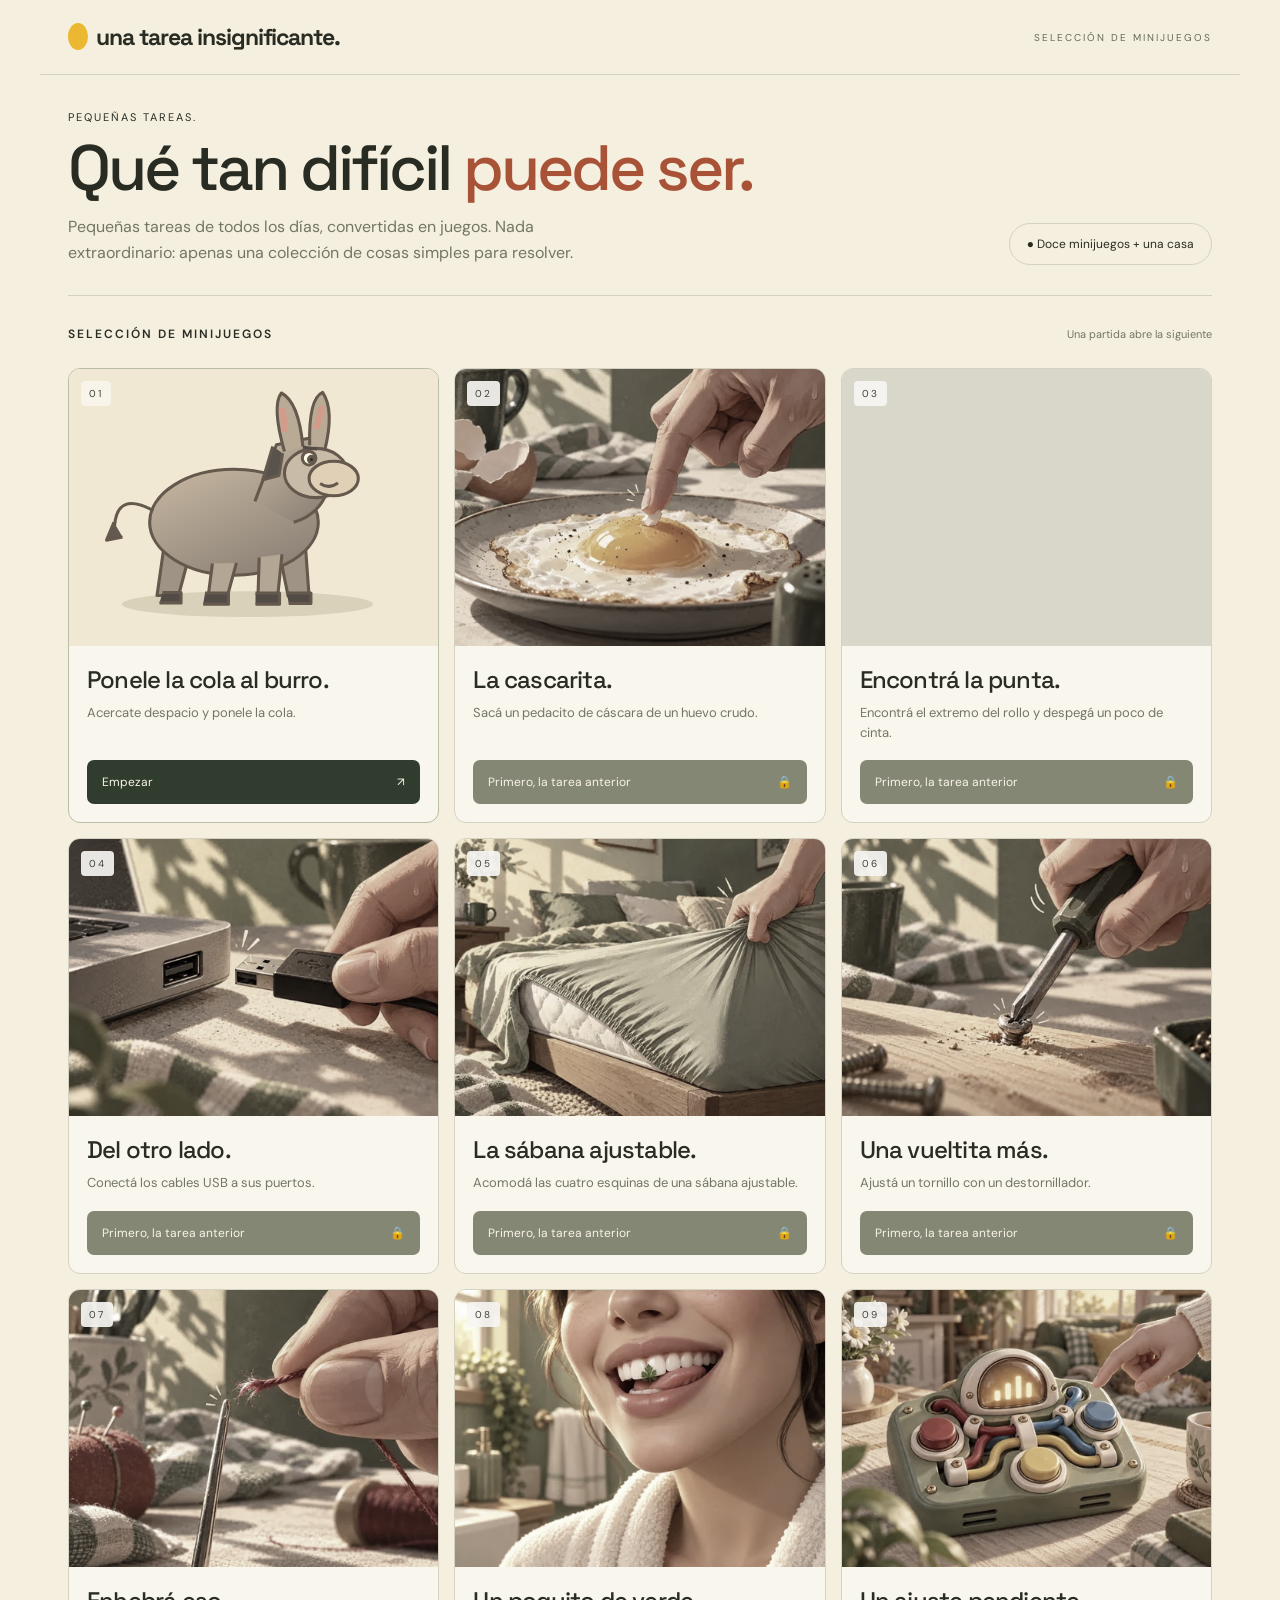
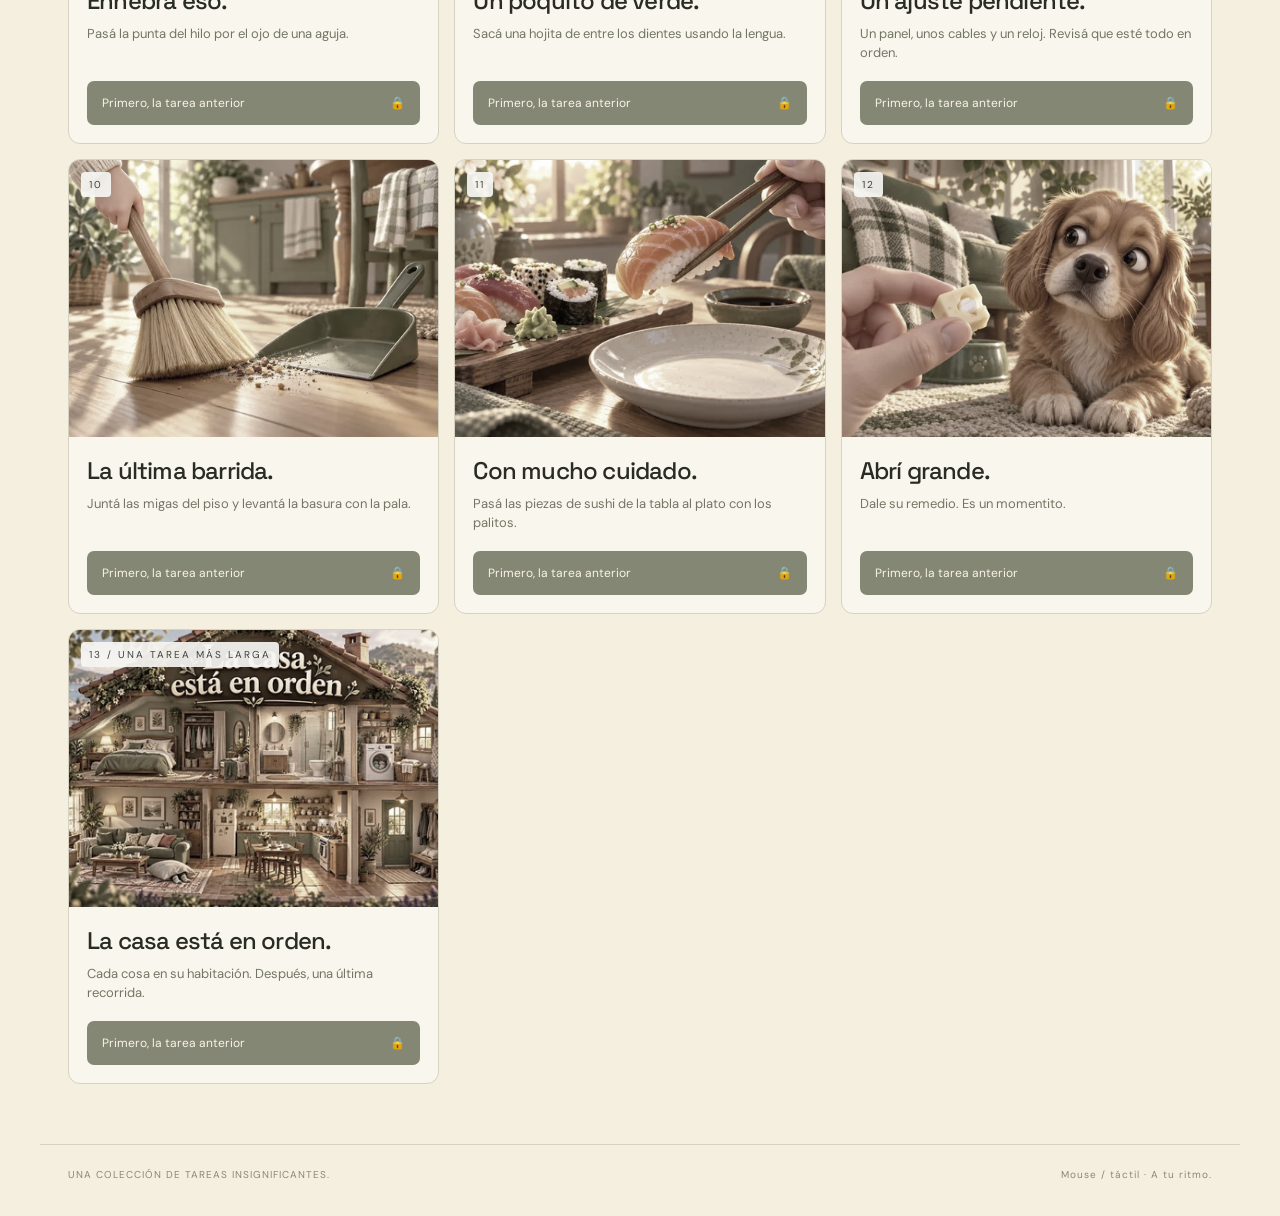
==== commit 294bd554: "Connect collection with donkey encounters, sequential rounds and house tools" ====
--- a/index.html
+++ b/index.html
@@ -21,21 +21,21 @@
 @media(max-width:520px){.game-head{padding:10px}.game-head .actions{width:100%}.game-head .actions button{flex:1;font-size:12px;padding:9px}.game-head .input-help{font-size:11px}}
 </style></head><body>
 <header><a class="logo" href="./"><i></i>una tarea insignificante.</a><span class="tag">Selección de minijuegos</span></header>
-<main class="wrap"><section class="hero" id="hero"><div><div class="eyebrow">PEQUEÑAS TAREAS.</div><h1>Qué tan difícil <em>puede ser.</em></h1><p>Pequeñas tareas de todos los días, convertidas en juegos. Nada extraordinario: apenas una colección de cosas simples para resolver.</p></div><span class="counter">● Once minijuegos + una casa</span></section>
-<section id="catalog"><div class="line"></div><div class="section-top"><h2>SELECCIÓN DE MINIJUEGOS</h2><span>Elegí una tarea</span></div><div class="games">
-<article class="game-card"><div class="art"><span class="number">01 / EL ORIGINAL</span><picture><img src="assets/egg-480.webp" srcset="assets/egg-480.webp 480w, assets/egg-960.webp 960w" sizes="(max-width:520px) calc(100vw - 34px), (max-width:800px) 46vw, 370px" width="960" height="720" loading="lazy" decoding="async" alt="Una mano buscando un pedacito de cáscara sobre un huevo."></picture></div><div class="game-info"><h3>La cascarita.</h3><p>Sacá un pedacito de cáscara de un huevo crudo.</p><a class="play" href="cascarita.html">Empezar <span>↗</span></a></div></article>
-<article class="game-card"><div class="art"><span class="number">02</span><picture><img src="assets/tape-480.webp" srcset="assets/tape-480.webp 480w, assets/tape-960.webp 960w" sizes="(max-width:520px) calc(100vw - 34px), (max-width:800px) 46vw, 370px" width="960" height="720" loading="lazy" decoding="async" alt="Una mano buscando la punta de un rollo de cinta transparente."></picture></div><div class="game-info"><h3>Encontrá la punta.</h3><p>Encontrá el extremo del rollo y despegá un poco de cinta.</p><button class="play" data-open="tape">Empezar <span>↗</span></button></div></article>
-<article class="game-card"><div class="art"><span class="number">03</span><picture><img src="assets/usb-480.webp" srcset="assets/usb-480.webp 480w, assets/usb-960.webp 960w" sizes="(max-width:520px) calc(100vw - 34px), (max-width:800px) 46vw, 370px" width="960" height="720" loading="lazy" decoding="async" alt="Una mano acercando un conector USB al puerto de una computadora."></picture></div><div class="game-info"><h3>Del otro lado.</h3><p>Conectá los cables USB a sus puertos.</p><button class="play" data-open="usb">Empezar <span>↗</span></button></div></article>
-<article class="game-card"><div class="art"><span class="number">04</span><picture><img src="assets/sheet-480.webp" srcset="assets/sheet-480.webp 480w, assets/sheet-960.webp 960w" sizes="(max-width:520px) calc(100vw - 34px), (max-width:800px) 46vw, 370px" width="960" height="720" loading="lazy" decoding="async" alt="Una mano acomodando una sábana verde en la esquina del colchón."></picture></div><div class="game-info"><h3>La sábana ajustable.</h3><p>Acomodá las cuatro esquinas de una sábana ajustable.</p><button class="play" data-open="sheet">Empezar <span>↗</span></button></div></article>
-<article class="game-card"><div class="art"><span class="number">05</span><picture><img src="assets/screw-480.webp" srcset="assets/screw-480.webp 480w, assets/screw-960.webp 960w" sizes="(max-width:520px) calc(100vw - 34px), (max-width:800px) 46vw, 370px" width="960" height="720" loading="lazy" decoding="async" alt="Una mano ajustando un tornillo con un destornillador."></picture></div><div class="game-info"><h3>Una vueltita más.</h3><p>Ajustá un tornillo con un destornillador.</p><button class="play" data-open="screw">Empezar <span>↗</span></button></div></article>
-<article class="game-card"><div class="art"><span class="number">06</span><picture><img src="assets/needle-480.webp" srcset="assets/needle-480.webp 480w, assets/needle-960.webp 960w" sizes="(max-width:520px) calc(100vw - 34px), (max-width:800px) 46vw, 370px" width="960" height="720" loading="lazy" decoding="async" alt="Una mano acercando un hilo rojo al ojo de una aguja."></picture></div><div class="game-info"><h3>Enhebrá eso.</h3><p>Pasá la punta del hilo por el ojo de una aguja.</p><button class="play" data-open="needle">Empezar <span>↗</span></button></div></article>
-<article class="game-card"><div class="art"><span class="number">07</span><img src="assets/leaf-480.webp" srcset="assets/leaf-480.webp 480w, assets/leaf-960.webp 960w" sizes="(max-width:520px) calc(100vw - 34px), (max-width:800px) 46vw, 370px" decoding="async" width="960" height="720" alt="Una boca sonriente, una lengua y una hojita verde entre los dientes." loading="lazy"></div><div class="game-info"><h3>Un poquito de verde.</h3><p>Sacá una hojita de entre los dientes usando la lengua.</p><button class="play" data-open="leaf">Empezar <span>↗</span></button></div></article>
-<article class="game-card"><div class="art"><span class="number">08</span><img src="assets/bomb-480.webp" srcset="assets/bomb-480.webp 480w, assets/bomb-960.webp 960w" sizes="(max-width:520px) calc(100vw - 34px), (max-width:800px) 46vw, 370px" decoding="async" width="960" height="720" alt="Un panel de juego con cables de colores, un reloj y botones redondeados." loading="lazy"></div><div class="game-info"><h3>Un ajuste pendiente.</h3><p>Un panel, unos cables y un reloj. Revisá que esté todo en orden.</p><button class="play" data-open="bomb">Empezar <span>↗</span></button></div></article>
-<article class="game-card"><div class="art"><span class="number">09</span><img src="assets/sweep-480.webp" srcset="assets/sweep-480.webp 480w, assets/sweep-960.webp 960w" sizes="(max-width:520px) calc(100vw - 34px), (max-width:800px) 46vw, 370px" decoding="async" width="960" height="720" alt="Una escoba, una pala verde y unas migas en el piso." loading="lazy"></div><div class="game-info"><h3>La última barrida.</h3><p>Juntá las migas del piso y levantá la basura con la pala.</p><button class="play" data-open="sweep">Empezar <span>↗</span></button></div></article>
-<article class="game-card"><div class="art"><span class="number">10</span><img src="assets/sushi-480.webp" srcset="assets/sushi-480.webp 480w, assets/sushi-960.webp 960w" sizes="(max-width:520px) calc(100vw - 34px), (max-width:800px) 46vw, 370px" decoding="async" width="960" height="720" alt="Piezas de sushi, dos palitos y un plato claro." loading="lazy"></div><div class="game-info"><h3>Con mucho cuidado.</h3><p>Pasá las piezas de sushi de la tabla al plato con los palitos.</p><button class="play" data-open="sushi">Empezar <span>↗</span></button></div></article>
-<article class="game-card"><div class="art"><span class="number">11</span><img src="assets/dog-480.webp" srcset="assets/dog-480.webp 480w, assets/dog-960.webp 960w" sizes="(max-width:520px) calc(100vw - 34px), (max-width:800px) 46vw, 370px" width="960" height="720" alt="Un perro mirando un bocadito de queso en una mano." loading="lazy" decoding="async"></div><div class="game-info"><h3>Abrí grande.</h3><p>Dale su remedio. Es un momentito.</p><button class="play" data-open="dog">Empezar <span>↗</span></button></div></article>
-<article class="game-card"><div class="art"><span class="number">12 / UNA TAREA MÁS LARGA</span><img src="assets/house-480.webp" srcset="assets/house-480.webp 480w, assets/house-960.webp 960w" sizes="(max-width:520px) calc(100vw - 34px), (max-width:800px) 46vw, 370px" width="960" height="600" alt="Una casita ilustrada con seis habitaciones y objetos por acomodar." loading="lazy" decoding="async"></div><div class="game-info"><h3>La casa está en orden.</h3><p>Cada cosa en su habitación. Después, una última recorrida.</p><a class="play" href="house.html">Entrar a la casa <span>↗</span></a></div></article>
+<main class="wrap"><section class="hero" id="hero"><div><div class="eyebrow">PEQUEÑAS TAREAS.</div><h1>Qué tan difícil <em>puede ser.</em></h1><p>Pequeñas tareas de todos los días, convertidas en juegos. Nada extraordinario: apenas una colección de cosas simples para resolver.</p></div><span class="counter">● Doce minijuegos + una casa</span></section>
+<section id="catalog"><div class="line"></div><div class="section-top"><h2>SELECCIÓN DE MINIJUEGOS</h2><span>Una partida abre la siguiente</span></div><div class="games"><article class="game-card"><div class="art" id="donkey-card"><span class="number">01</span></div><div class="game-info"><h3>Ponele la cola al burro.</h3><p>Acercate despacio y ponele la cola.</p><a class="play" href="donkey.html">Empezar <span>↗</span></a></div></article>
+<article class="game-card"><div class="art"><span class="number">02</span><picture><img src="assets/egg-480.webp" srcset="assets/egg-480.webp 480w, assets/egg-960.webp 960w" sizes="(max-width:520px) calc(100vw - 34px), (max-width:800px) 46vw, 370px" width="960" height="720" loading="lazy" decoding="async" alt="Una mano buscando un pedacito de cáscara sobre un huevo."></picture></div><div class="game-info"><h3>La cascarita.</h3><p>Sacá un pedacito de cáscara de un huevo crudo.</p><a class="play" href="cascarita.html">Empezar <span>↗</span></a></div></article>
+<article class="game-card"><div class="art"><span class="number">03</span><picture><img src="assets/tape-480.webp" srcset="assets/tape-480.webp 480w, assets/tape-960.webp 960w" sizes="(max-width:520px) calc(100vw - 34px), (max-width:800px) 46vw, 370px" width="960" height="720" loading="lazy" decoding="async" alt="Una mano buscando la punta de un rollo de cinta transparente."></picture></div><div class="game-info"><h3>Encontrá la punta.</h3><p>Encontrá el extremo del rollo y despegá un poco de cinta.</p><button class="play" data-open="tape">Empezar <span>↗</span></button></div></article>
+<article class="game-card"><div class="art"><span class="number">04</span><picture><img src="assets/usb-480.webp" srcset="assets/usb-480.webp 480w, assets/usb-960.webp 960w" sizes="(max-width:520px) calc(100vw - 34px), (max-width:800px) 46vw, 370px" width="960" height="720" loading="lazy" decoding="async" alt="Una mano acercando un conector USB al puerto de una computadora."></picture></div><div class="game-info"><h3>Del otro lado.</h3><p>Conectá los cables USB a sus puertos.</p><button class="play" data-open="usb">Empezar <span>↗</span></button></div></article>
+<article class="game-card"><div class="art"><span class="number">05</span><picture><img src="assets/sheet-480.webp" srcset="assets/sheet-480.webp 480w, assets/sheet-960.webp 960w" sizes="(max-width:520px) calc(100vw - 34px), (max-width:800px) 46vw, 370px" width="960" height="720" loading="lazy" decoding="async" alt="Una mano acomodando una sábana verde en la esquina del colchón."></picture></div><div class="game-info"><h3>La sábana ajustable.</h3><p>Acomodá las cuatro esquinas de una sábana ajustable.</p><button class="play" data-open="sheet">Empezar <span>↗</span></button></div></article>
+<article class="game-card"><div class="art"><span class="number">06</span><picture><img src="assets/screw-480.webp" srcset="assets/screw-480.webp 480w, assets/screw-960.webp 960w" sizes="(max-width:520px) calc(100vw - 34px), (max-width:800px) 46vw, 370px" width="960" height="720" loading="lazy" decoding="async" alt="Una mano ajustando un tornillo con un destornillador."></picture></div><div class="game-info"><h3>Una vueltita más.</h3><p>Ajustá un tornillo con un destornillador.</p><button class="play" data-open="screw">Empezar <span>↗</span></button></div></article>
+<article class="game-card"><div class="art"><span class="number">07</span><picture><img src="assets/needle-480.webp" srcset="assets/needle-480.webp 480w, assets/needle-960.webp 960w" sizes="(max-width:520px) calc(100vw - 34px), (max-width:800px) 46vw, 370px" width="960" height="720" loading="lazy" decoding="async" alt="Una mano acercando un hilo rojo al ojo de una aguja."></picture></div><div class="game-info"><h3>Enhebrá eso.</h3><p>Pasá la punta del hilo por el ojo de una aguja.</p><button class="play" data-open="needle">Empezar <span>↗</span></button></div></article>
+<article class="game-card"><div class="art"><span class="number">08</span><img src="assets/leaf-480.webp" srcset="assets/leaf-480.webp 480w, assets/leaf-960.webp 960w" sizes="(max-width:520px) calc(100vw - 34px), (max-width:800px) 46vw, 370px" decoding="async" width="960" height="720" alt="Una boca sonriente, una lengua y una hojita verde entre los dientes." loading="lazy"></div><div class="game-info"><h3>Un poquito de verde.</h3><p>Sacá una hojita de entre los dientes usando la lengua.</p><button class="play" data-open="leaf">Empezar <span>↗</span></button></div></article>
+<article class="game-card"><div class="art"><span class="number">09</span><img src="assets/bomb-480.webp" srcset="assets/bomb-480.webp 480w, assets/bomb-960.webp 960w" sizes="(max-width:520px) calc(100vw - 34px), (max-width:800px) 46vw, 370px" decoding="async" width="960" height="720" alt="Un panel de juego con cables de colores, un reloj y botones redondeados." loading="lazy"></div><div class="game-info"><h3>Un ajuste pendiente.</h3><p>Un panel, unos cables y un reloj. Revisá que esté todo en orden.</p><button class="play" data-open="bomb">Empezar <span>↗</span></button></div></article>
+<article class="game-card"><div class="art"><span class="number">10</span><img src="assets/sweep-480.webp" srcset="assets/sweep-480.webp 480w, assets/sweep-960.webp 960w" sizes="(max-width:520px) calc(100vw - 34px), (max-width:800px) 46vw, 370px" decoding="async" width="960" height="720" alt="Una escoba, una pala verde y unas migas en el piso." loading="lazy"></div><div class="game-info"><h3>La última barrida.</h3><p>Juntá las migas del piso y levantá la basura con la pala.</p><button class="play" data-open="sweep">Empezar <span>↗</span></button></div></article>
+<article class="game-card"><div class="art"><span class="number">11</span><img src="assets/sushi-480.webp" srcset="assets/sushi-480.webp 480w, assets/sushi-960.webp 960w" sizes="(max-width:520px) calc(100vw - 34px), (max-width:800px) 46vw, 370px" decoding="async" width="960" height="720" alt="Piezas de sushi, dos palitos y un plato claro." loading="lazy"></div><div class="game-info"><h3>Con mucho cuidado.</h3><p>Pasá las piezas de sushi de la tabla al plato con los palitos.</p><button class="play" data-open="sushi">Empezar <span>↗</span></button></div></article>
+<article class="game-card"><div class="art"><span class="number">12</span><img src="assets/dog-480.webp" srcset="assets/dog-480.webp 480w, assets/dog-960.webp 960w" sizes="(max-width:520px) calc(100vw - 34px), (max-width:800px) 46vw, 370px" width="960" height="720" alt="Un perro mirando un bocadito de queso en una mano." loading="lazy" decoding="async"></div><div class="game-info"><h3>Abrí grande.</h3><p>Dale su remedio. Es un momentito.</p><button class="play" data-open="dog">Empezar <span>↗</span></button></div></article>
+<article class="game-card"><div class="art"><span class="number">13 / UNA TAREA MÁS LARGA</span><img src="assets/house-480.webp" srcset="assets/house-480.webp 480w, assets/house-960.webp 960w" sizes="(max-width:520px) calc(100vw - 34px), (max-width:800px) 46vw, 370px" width="960" height="600" alt="Una casita ilustrada con seis habitaciones y objetos por acomodar." loading="lazy" decoding="async"></div><div class="game-info"><h3>La casa está en orden.</h3><p>Cada cosa en su habitación. Después, una última recorrida.</p><a class="play" href="house.html">Entrar a la casa <span>↗</span></a></div></article>
 </div></section>
 <section id="arcade"><button class="back" id="back">← Volver a las tareas</button><div class="section-top"><h2 id="game-title">UNA TAREA INSIGNIFICANTE</h2><span id="game-subtitle">Dificultad estimada: baja</span></div><figure class="task-preview"><img id="task-image" src="assets/tape-960.webp" width="960" height="720" alt="" decoding="async"><figcaption><span>UNA TAREA INSIGNIFICANTE</span><strong id="task-caption">Encontrá la punta.</strong>Todo listo para empezar. Las instrucciones están junto al juego.</figcaption></figure><div class="play-tools"><p class="input-help" id="input-help">Sostené y arrastrá.</p></div><div class="play-layout"><div class="canvas-box"><div class="game-head"><div class="canvas-tag" id="canvas-label"></div><div class="actions" id="actions" role="group" aria-label="Acciones del juego"></div></div><canvas id="scene" aria-label="Área interactiva del juego"></canvas><div class="overlay" id="overlay"><div><h2 id="overlay-title"></h2><p id="overlay-text"></p><button class="primary" id="again">Jugar de nuevo</button></div></div></div><aside><div class="stats"><div><label>INTENTOS</label><strong id="attempts">00</strong></div><div><label>TIEMPO</label><strong id="time">0:00</strong></div></div><div class="control-label">CÓMO RESOLVER LA TAREA</div><p class="hint" id="instructions"></p><div class="meter-label"><span id="meter-label">PACIENCIA</span><span id="percent">0%</span></div><div class="meter"><div id="progress"></div></div><p class="quote" id="quote"></p><button class="reset" id="reset">↻ Empezar de nuevo</button></aside></div></section></main>
 <footer><span>UNA COLECCIÓN DE TAREAS INSIGNIFICANTES.</span><span>Mouse / táctil · A tu ritmo.</span></footer>
-<script src="sneeze.js"></script><script src="chaos.js"></script><script src="arcade.js" defer></script></body></html>
+<script src="journey.js"></script><script src="donkey.js"></script><script src="chaos.js"></script><script>document.getElementById("donkey-card").insertAdjacentHTML("beforeend",Donkey.svg)</script><script src="arcade.js" defer></script></body></html>
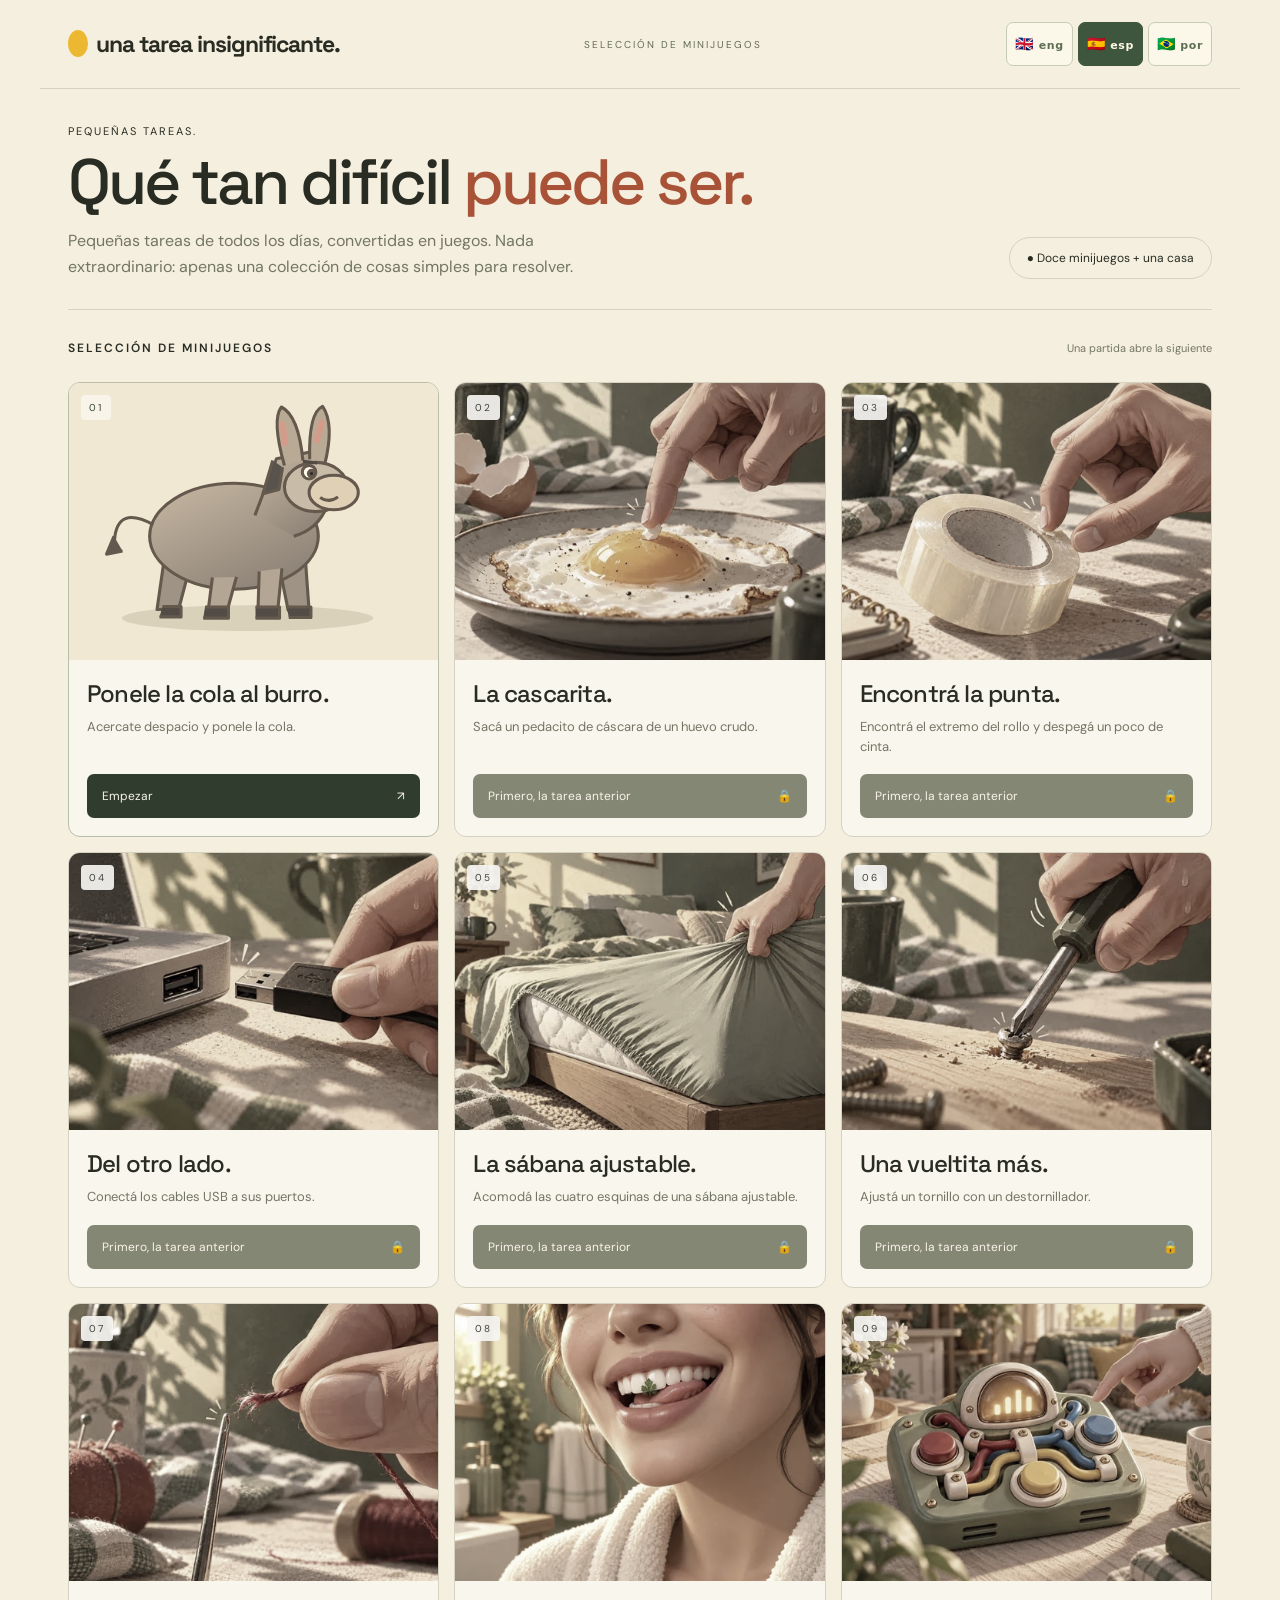
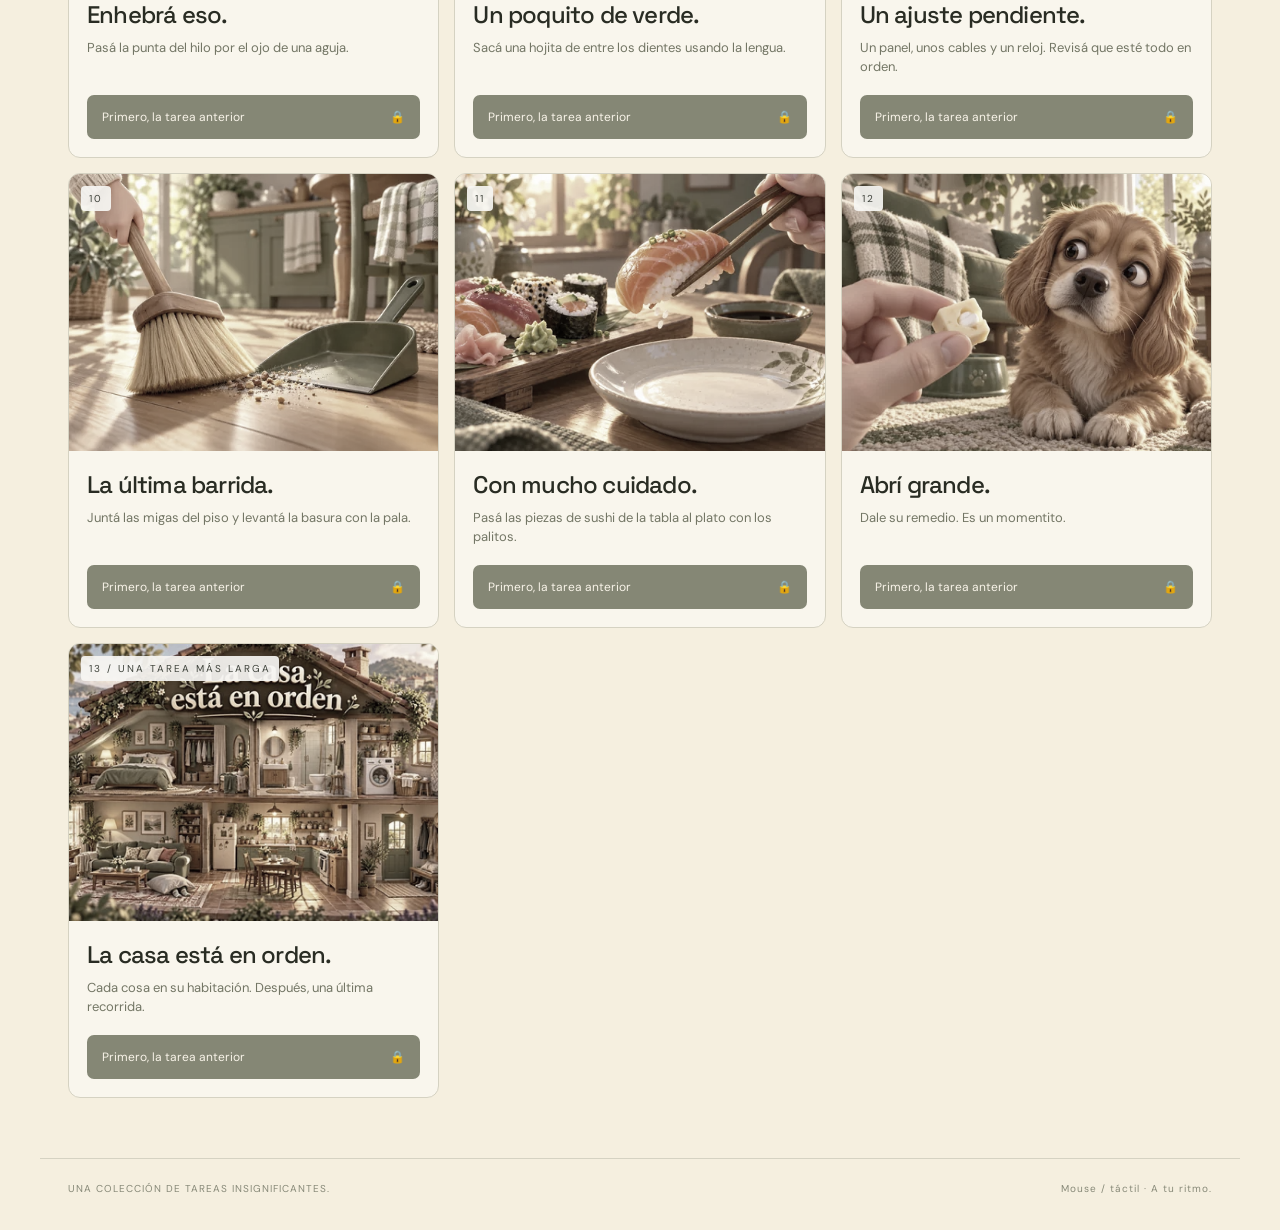
==== commit 4bb3087d: "Add English, Spanish and Portuguese language selector across all minigames" ====
--- a/index.html
+++ b/index.html
@@ -1,5 +1,5 @@
 <!doctype html>
-<html lang="es"><head><meta charset="utf-8"><meta name="viewport" content="width=device-width,initial-scale=1"><meta name="theme-color" content="#f5efdf"><title>Una tarea insignificante — Selección de minijuegos</title>
+<html lang="es"><head><meta charset="utf-8"><script src="i18n-data.js"></script><script src="i18n.js"></script><meta name="viewport" content="width=device-width,initial-scale=1"><meta name="theme-color" content="#f5efdf"><title>Una tarea insignificante — Selección de minijuegos</title>
 <link rel="preconnect" href="https://fonts.googleapis.com"><link rel="preconnect" href="https://fonts.gstatic.com" crossorigin>
 <link href="https://fonts.googleapis.com/css2?family=DM+Sans:wght@400;500;600;700&family=Space+Grotesk:wght@400;500;600;700&display=swap" rel="stylesheet">
 <style>
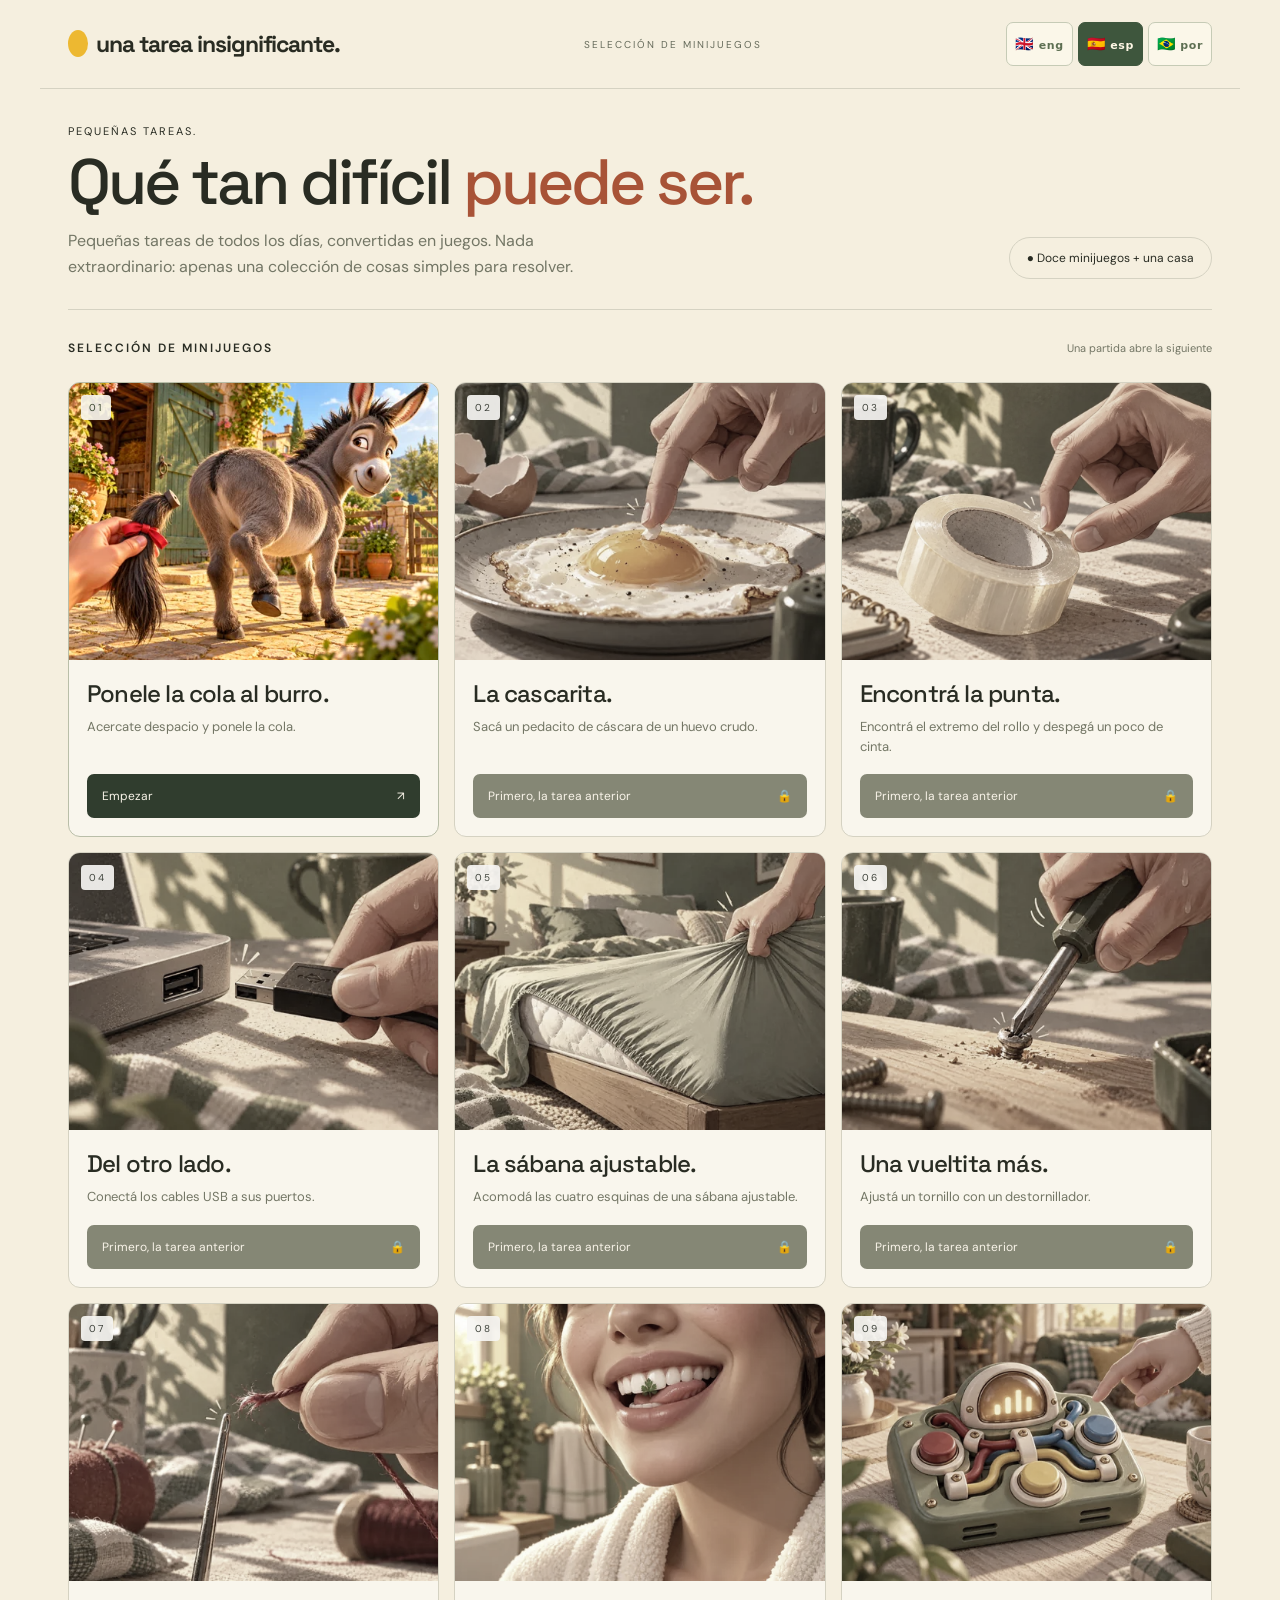
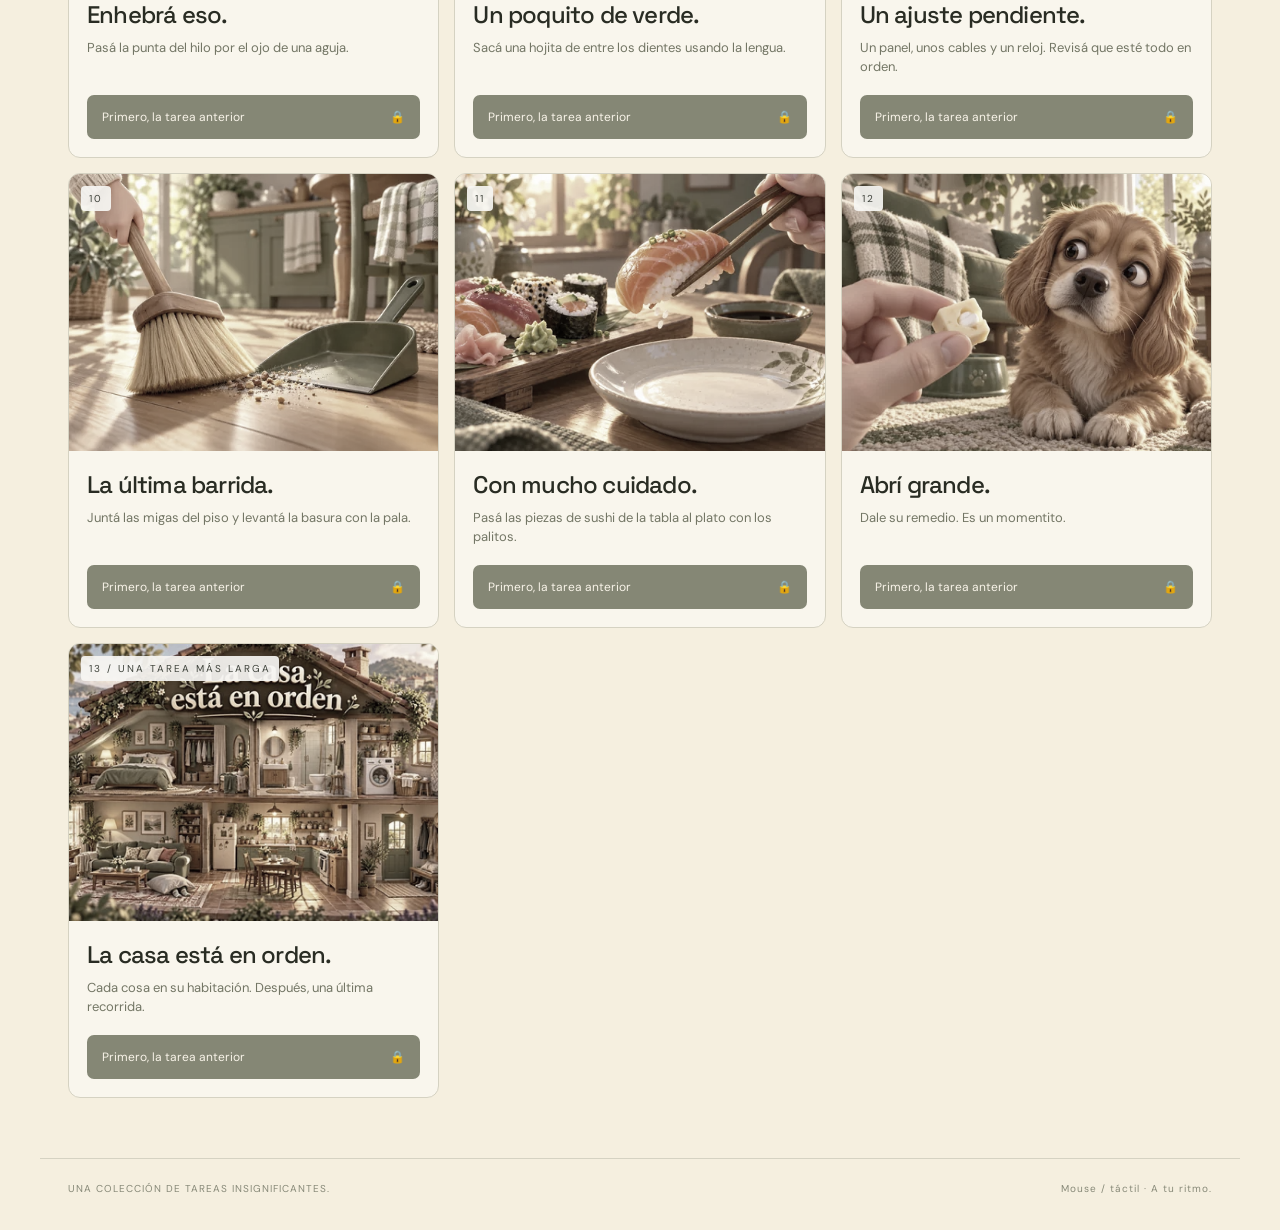
==== commit 1c794a27: "Replace basic donkey graphics with illustrated cover, courtyard and articulated character" ====
--- a/index.html
+++ b/index.html
@@ -22,7 +22,7 @@
 </style></head><body>
 <header><a class="logo" href="./"><i></i>una tarea insignificante.</a><span class="tag">Selección de minijuegos</span></header>
 <main class="wrap"><section class="hero" id="hero"><div><div class="eyebrow">PEQUEÑAS TAREAS.</div><h1>Qué tan difícil <em>puede ser.</em></h1><p>Pequeñas tareas de todos los días, convertidas en juegos. Nada extraordinario: apenas una colección de cosas simples para resolver.</p></div><span class="counter">● Doce minijuegos + una casa</span></section>
-<section id="catalog"><div class="line"></div><div class="section-top"><h2>SELECCIÓN DE MINIJUEGOS</h2><span>Una partida abre la siguiente</span></div><div class="games"><article class="game-card"><div class="art" id="donkey-card"><span class="number">01</span></div><div class="game-info"><h3>Ponele la cola al burro.</h3><p>Acercate despacio y ponele la cola.</p><a class="play" href="donkey.html">Empezar <span>↗</span></a></div></article>
+<section id="catalog"><div class="line"></div><div class="section-top"><h2>SELECCIÓN DE MINIJUEGOS</h2><span>Una partida abre la siguiente</span></div><div class="games"><article class="game-card"><div class="art" id="donkey-card"><span class="number">01</span><picture><img src="assets/donkey-480.webp" srcset="assets/donkey-480.webp 480w, assets/donkey-960.webp 960w" sizes="(max-width:520px) calc(100vw - 34px), (max-width:800px) 46vw, 370px" width="960" height="720" alt="Ponele la cola al burro." decoding="async" fetchpriority="high"></picture></div><div class="game-info"><h3>Ponele la cola al burro.</h3><p>Acercate despacio y ponele la cola.</p><a class="play" href="donkey.html">Empezar <span>↗</span></a></div></article>
 <article class="game-card"><div class="art"><span class="number">02</span><picture><img src="assets/egg-480.webp" srcset="assets/egg-480.webp 480w, assets/egg-960.webp 960w" sizes="(max-width:520px) calc(100vw - 34px), (max-width:800px) 46vw, 370px" width="960" height="720" loading="lazy" decoding="async" alt="Una mano buscando un pedacito de cáscara sobre un huevo."></picture></div><div class="game-info"><h3>La cascarita.</h3><p>Sacá un pedacito de cáscara de un huevo crudo.</p><a class="play" href="cascarita.html">Empezar <span>↗</span></a></div></article>
 <article class="game-card"><div class="art"><span class="number">03</span><picture><img src="assets/tape-480.webp" srcset="assets/tape-480.webp 480w, assets/tape-960.webp 960w" sizes="(max-width:520px) calc(100vw - 34px), (max-width:800px) 46vw, 370px" width="960" height="720" loading="lazy" decoding="async" alt="Una mano buscando la punta de un rollo de cinta transparente."></picture></div><div class="game-info"><h3>Encontrá la punta.</h3><p>Encontrá el extremo del rollo y despegá un poco de cinta.</p><button class="play" data-open="tape">Empezar <span>↗</span></button></div></article>
 <article class="game-card"><div class="art"><span class="number">04</span><picture><img src="assets/usb-480.webp" srcset="assets/usb-480.webp 480w, assets/usb-960.webp 960w" sizes="(max-width:520px) calc(100vw - 34px), (max-width:800px) 46vw, 370px" width="960" height="720" loading="lazy" decoding="async" alt="Una mano acercando un conector USB al puerto de una computadora."></picture></div><div class="game-info"><h3>Del otro lado.</h3><p>Conectá los cables USB a sus puertos.</p><button class="play" data-open="usb">Empezar <span>↗</span></button></div></article>
@@ -38,4 +38,4 @@
 </div></section>
 <section id="arcade"><button class="back" id="back">← Volver a las tareas</button><div class="section-top"><h2 id="game-title">UNA TAREA INSIGNIFICANTE</h2><span id="game-subtitle">Dificultad estimada: baja</span></div><figure class="task-preview"><img id="task-image" src="assets/tape-960.webp" width="960" height="720" alt="" decoding="async"><figcaption><span>UNA TAREA INSIGNIFICANTE</span><strong id="task-caption">Encontrá la punta.</strong>Todo listo para empezar. Las instrucciones están junto al juego.</figcaption></figure><div class="play-tools"><p class="input-help" id="input-help">Sostené y arrastrá.</p></div><div class="play-layout"><div class="canvas-box"><div class="game-head"><div class="canvas-tag" id="canvas-label"></div><div class="actions" id="actions" role="group" aria-label="Acciones del juego"></div></div><canvas id="scene" aria-label="Área interactiva del juego"></canvas><div class="overlay" id="overlay"><div><h2 id="overlay-title"></h2><p id="overlay-text"></p><button class="primary" id="again">Jugar de nuevo</button></div></div></div><aside><div class="stats"><div><label>INTENTOS</label><strong id="attempts">00</strong></div><div><label>TIEMPO</label><strong id="time">0:00</strong></div></div><div class="control-label">CÓMO RESOLVER LA TAREA</div><p class="hint" id="instructions"></p><div class="meter-label"><span id="meter-label">PACIENCIA</span><span id="percent">0%</span></div><div class="meter"><div id="progress"></div></div><p class="quote" id="quote"></p><button class="reset" id="reset">↻ Empezar de nuevo</button></aside></div></section></main>
 <footer><span>UNA COLECCIÓN DE TAREAS INSIGNIFICANTES.</span><span>Mouse / táctil · A tu ritmo.</span></footer>
-<script src="journey.js"></script><script src="donkey.js"></script><script src="chaos.js"></script><script>document.getElementById("donkey-card").insertAdjacentHTML("beforeend",Donkey.svg)</script><script src="arcade.js" defer></script></body></html>
+<script src="journey.js"></script><script src="donkey.js"></script><script src="chaos.js"></script><script src="arcade.js" defer></script></body></html>
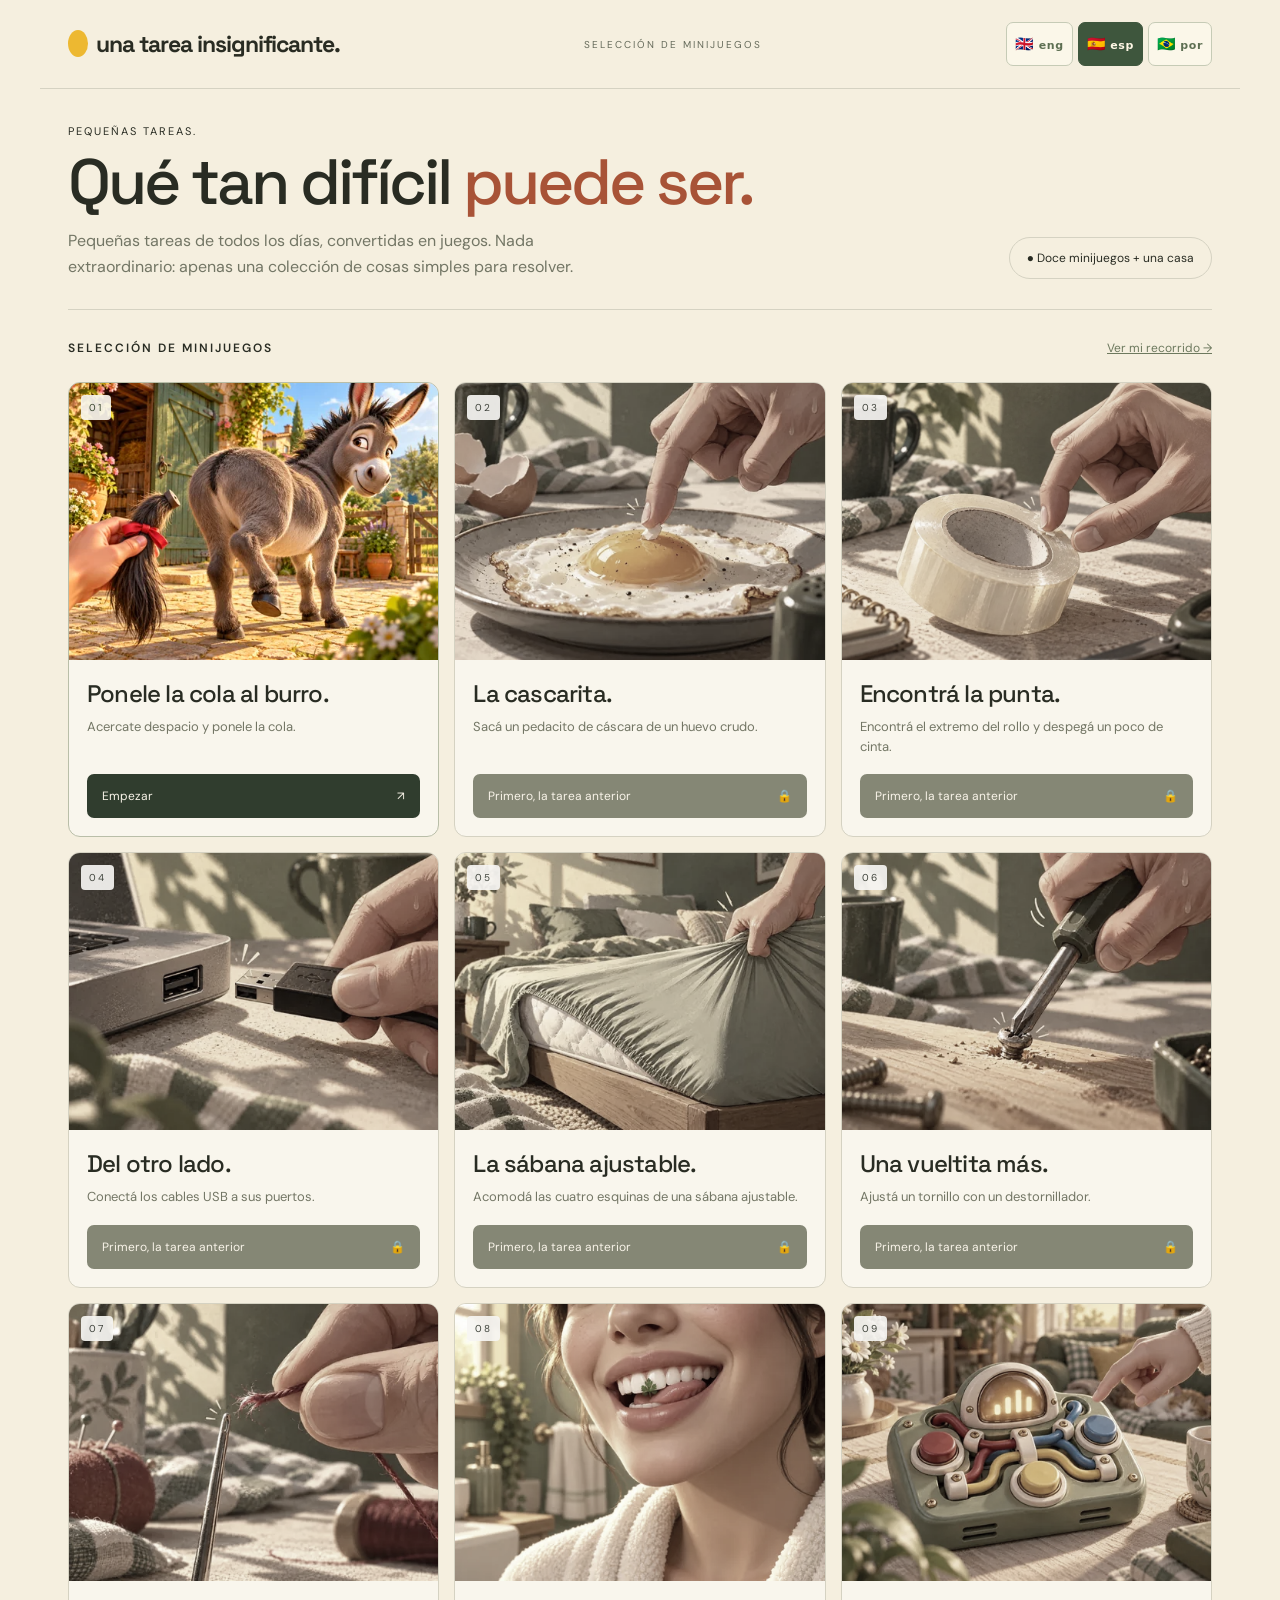
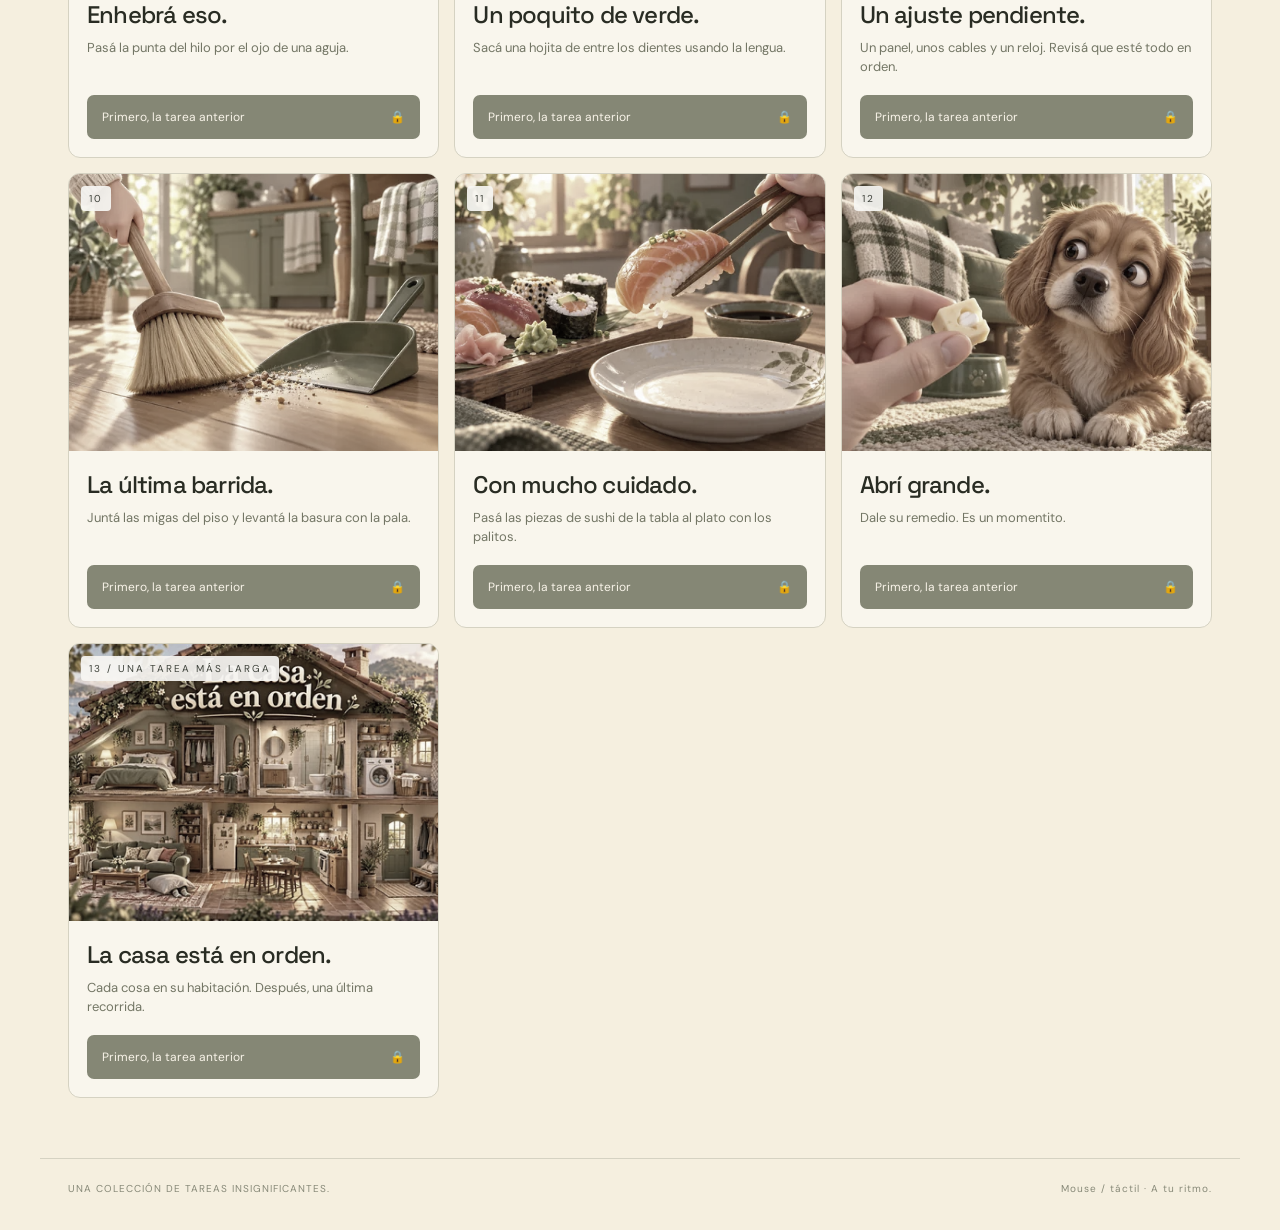
==== commit 08943aac: "Count attempts after real game overs and add persistent collection results" ====
--- a/index.html
+++ b/index.html
@@ -22,7 +22,7 @@
 </style></head><body>
 <header><a class="logo" href="./"><i></i>una tarea insignificante.</a><span class="tag">Selección de minijuegos</span></header>
 <main class="wrap"><section class="hero" id="hero"><div><div class="eyebrow">PEQUEÑAS TAREAS.</div><h1>Qué tan difícil <em>puede ser.</em></h1><p>Pequeñas tareas de todos los días, convertidas en juegos. Nada extraordinario: apenas una colección de cosas simples para resolver.</p></div><span class="counter">● Doce minijuegos + una casa</span></section>
-<section id="catalog"><div class="line"></div><div class="section-top"><h2>SELECCIÓN DE MINIJUEGOS</h2><span>Una partida abre la siguiente</span></div><div class="games"><article class="game-card"><div class="art" id="donkey-card"><span class="number">01</span><picture><img src="assets/donkey-480.webp" srcset="assets/donkey-480.webp 480w, assets/donkey-960.webp 960w" sizes="(max-width:520px) calc(100vw - 34px), (max-width:800px) 46vw, 370px" width="960" height="720" alt="Ponele la cola al burro." decoding="async" fetchpriority="high"></picture></div><div class="game-info"><h3>Ponele la cola al burro.</h3><p>Acercate despacio y ponele la cola.</p><a class="play" href="donkey.html">Empezar <span>↗</span></a></div></article>
+<section id="catalog"><div class="line"></div><div class="section-top"><h2>SELECCIÓN DE MINIJUEGOS</h2><a href="results.html" style="font-size:12px;color:#6d795e">Ver mi recorrido →</a></div><div class="games"><article class="game-card"><div class="art" id="donkey-card"><span class="number">01</span><picture><img src="assets/donkey-480.webp" srcset="assets/donkey-480.webp 480w, assets/donkey-960.webp 960w" sizes="(max-width:520px) calc(100vw - 34px), (max-width:800px) 46vw, 370px" width="960" height="720" alt="Ponele la cola al burro." decoding="async" fetchpriority="high"></picture></div><div class="game-info"><h3>Ponele la cola al burro.</h3><p>Acercate despacio y ponele la cola.</p><a class="play" href="donkey.html">Empezar <span>↗</span></a></div></article>
 <article class="game-card"><div class="art"><span class="number">02</span><picture><img src="assets/egg-480.webp" srcset="assets/egg-480.webp 480w, assets/egg-960.webp 960w" sizes="(max-width:520px) calc(100vw - 34px), (max-width:800px) 46vw, 370px" width="960" height="720" loading="lazy" decoding="async" alt="Una mano buscando un pedacito de cáscara sobre un huevo."></picture></div><div class="game-info"><h3>La cascarita.</h3><p>Sacá un pedacito de cáscara de un huevo crudo.</p><a class="play" href="cascarita.html">Empezar <span>↗</span></a></div></article>
 <article class="game-card"><div class="art"><span class="number">03</span><picture><img src="assets/tape-480.webp" srcset="assets/tape-480.webp 480w, assets/tape-960.webp 960w" sizes="(max-width:520px) calc(100vw - 34px), (max-width:800px) 46vw, 370px" width="960" height="720" loading="lazy" decoding="async" alt="Una mano buscando la punta de un rollo de cinta transparente."></picture></div><div class="game-info"><h3>Encontrá la punta.</h3><p>Encontrá el extremo del rollo y despegá un poco de cinta.</p><button class="play" data-open="tape">Empezar <span>↗</span></button></div></article>
 <article class="game-card"><div class="art"><span class="number">04</span><picture><img src="assets/usb-480.webp" srcset="assets/usb-480.webp 480w, assets/usb-960.webp 960w" sizes="(max-width:520px) calc(100vw - 34px), (max-width:800px) 46vw, 370px" width="960" height="720" loading="lazy" decoding="async" alt="Una mano acercando un conector USB al puerto de una computadora."></picture></div><div class="game-info"><h3>Del otro lado.</h3><p>Conectá los cables USB a sus puertos.</p><button class="play" data-open="usb">Empezar <span>↗</span></button></div></article>
